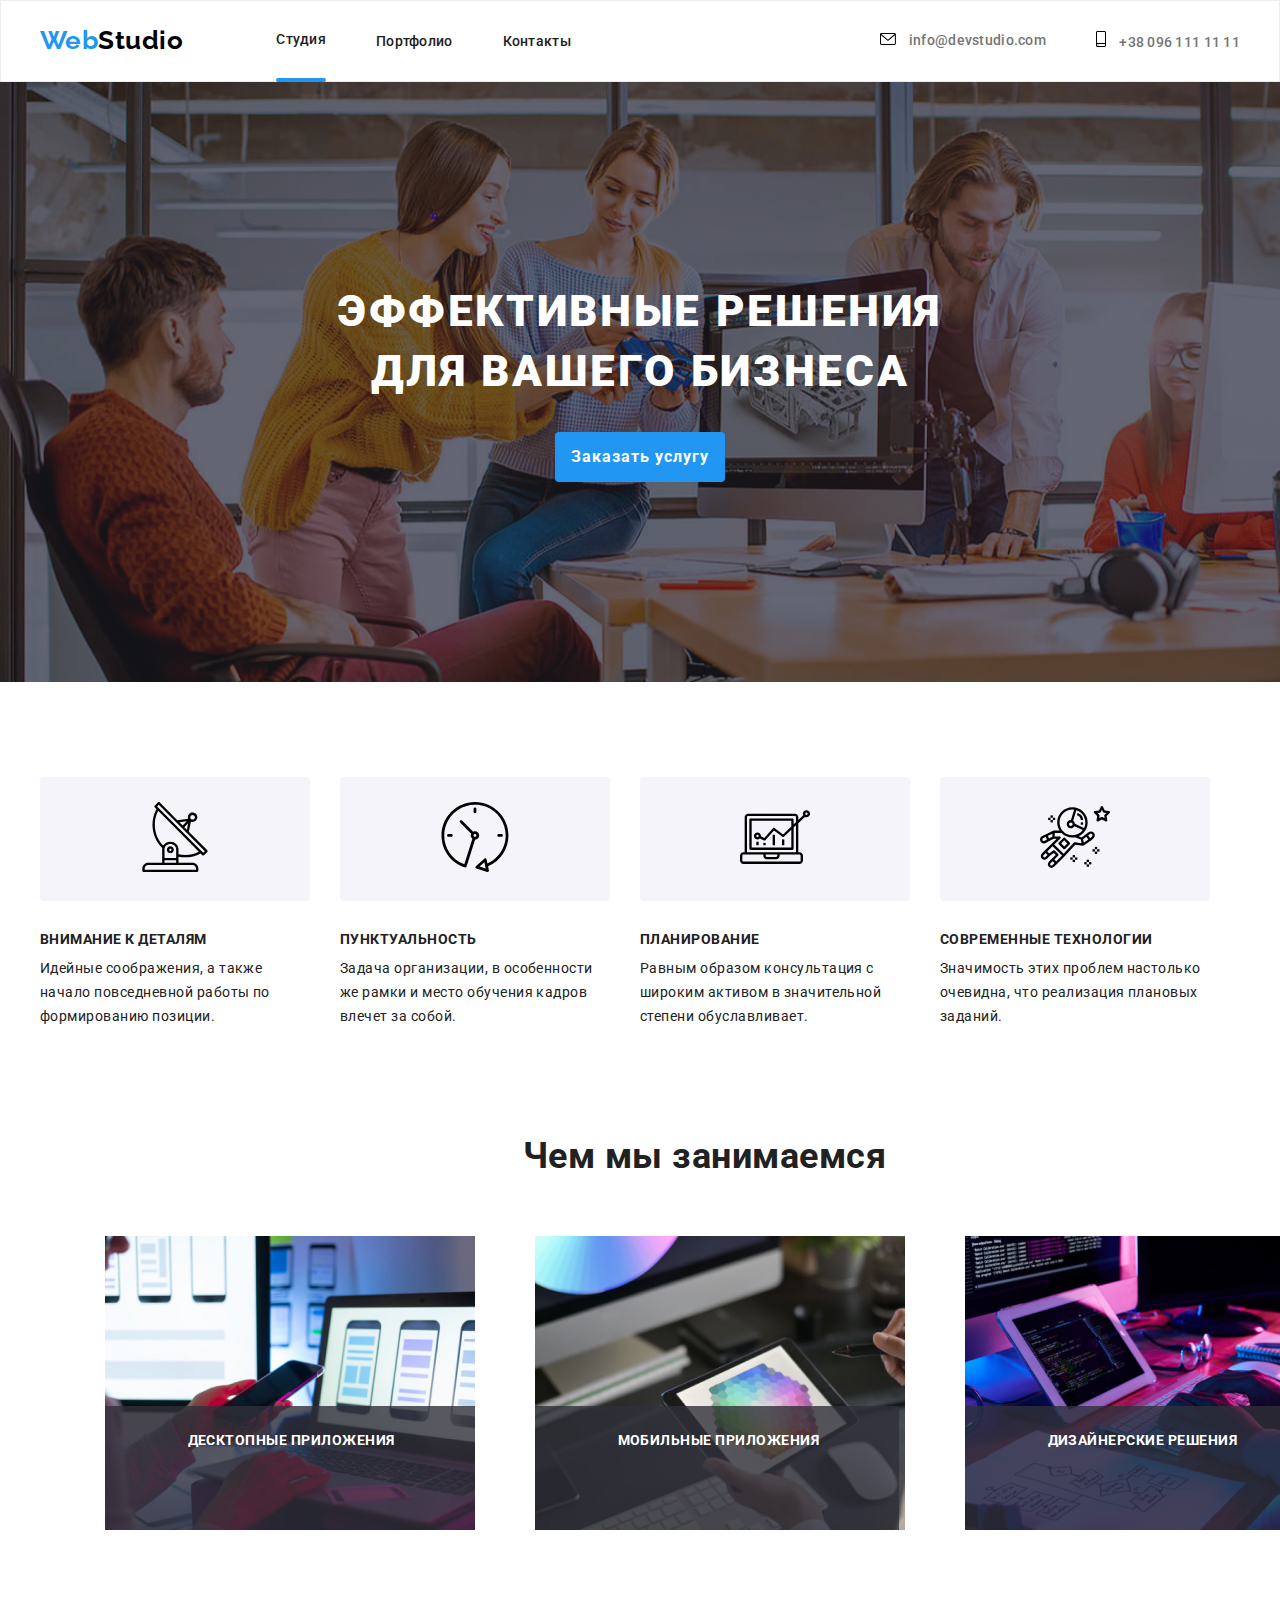
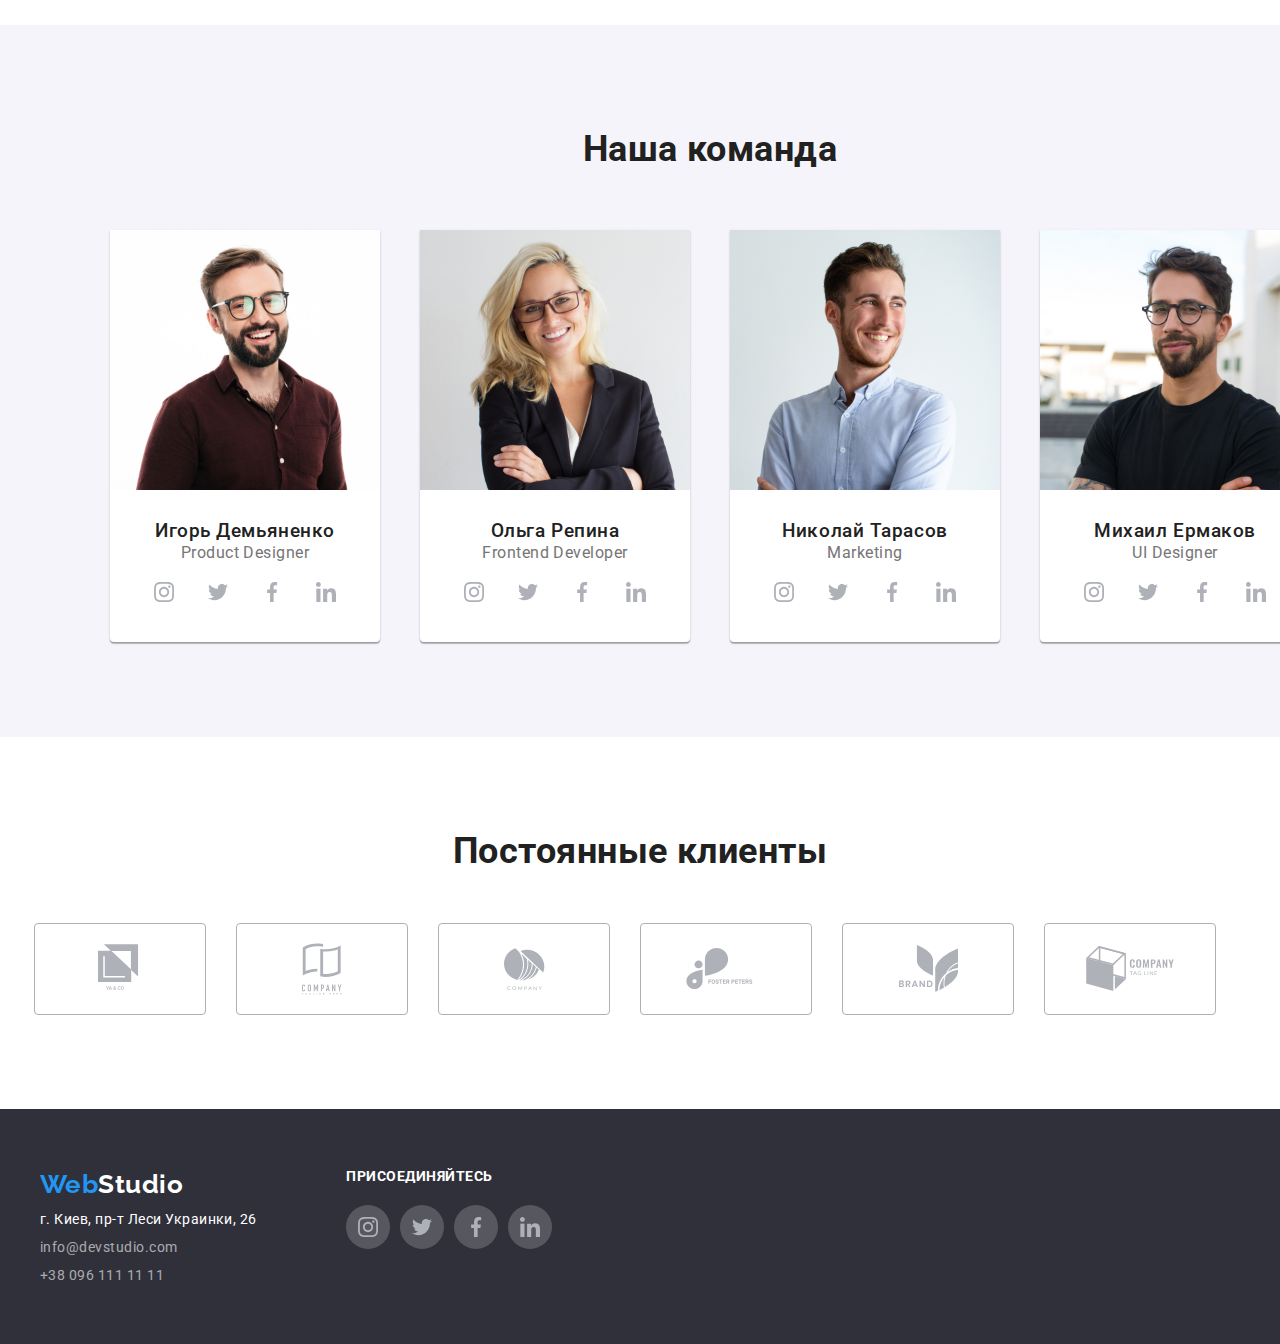
==== index.html @ 744fe1b5 "копирует дз 5" ====
<!DOCTYPE html>
<html lang="ru">
    <head>
    <meta charset="UTF-8">
    <meta name="viewport" content="width=device-width, initial-scale=1.0">
    <title> WebStudio </title>
    <link rel="stylesheet" href="https://cdnjs.cloudflare.com/ajax/libs/modern-normalize/1.0.0/modern-normalize.min.css"
    integrity="sha512-ISS7cAi1PEhQ8jnbJpJZMd29NlhNj4AWYyLOSp2CE/CsHxTCu+r+t0D2yoJudVrd0/8fTVPUVDzY5Tvli75u/g=="
    crossorigin="anonymous" />
    <link rel="preconnect" href="https://fonts.gstatic.com">
    <link rel="preconnect" href="https://fonts.gstatic.com">
    <link href="https://fonts.googleapis.com/css2?family=Raleway:wght@700&family=Roboto:wght@400;700;900&display=swap"
        rel="stylesheet">
    <link rel="stylesheet" href="./css/styles.css" />
    </head>
    <body class="body">

    <!--HEADER-->
        <header class="header">
            <div class="container">
                <nav class="container-nav" >
                <a lang="en" href="./index.html" class="logo"> <span class="logo-web">Web</span>Studio</a>
                <ul class="nav-list">
                    <li class="item"> <a class="nav-links current " href="./index.html"> Студия </a> </li>
                    <li class="item"> <a class="nav-links " href="./portfolio.html"> Портфолио </a> </li>
                    <li class="item"> <a class="nav-links " href=""> Контакты </a> </li>
                </ul>
                </nav>
                <ul class="cont-link list" >
                    <li class="item-cont">
                          <a class="contacts-link" href="mailto:info@devstudio.com">
                            <svg class="contacts-icon-mail">
                                <use href="./images/sprite.svg#icon-envelope">

                                </use>
                            </svg>    
                        info@devstudio.com </a>
                    </li>
                    <li class="item-cont">
                          <a class="contacts-link" href="tel:+380961111111">
                            <svg class="contacts-icon-phone">
                                <use href="./images/sprite.svg#icon-smartphone">
                            
                                </use>
                            </svg>
                     +38 096 111 11 11 </a>
                    </li>
                </ul>
           
            </div>
        </header>
 
    <!--HERO-->
        <main>
        <section class="hero-section">
            
            <div class="hero-container">
                <h1 class="hero-title">
                    Эффективные решения для вашего бизнеса</h1> 
                <button class="hero-button" type="button">Заказать услугу</button>
            </div>
        </section>

    <!--DETAILS-->
        <section class="details-section" >
            <div class="container">
                <ul class="opportunoties-icon-list">
                    <li class="list-item-icon">
                        <svg class="opportunities-icon">
                            <use href="./images/sprite.svg#antenna"></use>
                        </svg>
                    </li>
                    <li class="list-item-icon">
                        <svg class="opportunities-icon">
                            <use href="./images/sprite.svg#clock"></use>
                        </svg>
                    </li>
                    <li class="list-item-icon">
                        <svg class="opportunities-icon">
                            <use href="./images/sprite.svg#diagram"></use>
                        </svg>
                    </li>
                    <li class="list-item-icon">
                        <svg class="opportunities-icon">
                            <use href="./images/sprite.svg#astronaut"></use>
                        </svg>
                    </li>
                </ul>
            </div>
            <div class="container"> 
                <ul class="details">
                    <li class="details-list"><h2 class="details-list-titles">Внимание к деталям</h2><p class="description">Идейные соображения,
                     а также начало повседневной работы по формированию
                      позиции.</p></li>
                    <li class="details-list"><h2 class="details-list-titles">Пунктуальность</h2><p class="description">Задача организации, в особенности
                     же рамки и место обучения кадров влечет за собой.</p></li>
                    <li class="details-list"><h2 class="details-list-titles">Планирование</h2><p class="description">Равным образом консультация с широким 
                    активом в значительной степени обуславливает.</p></li>
                    <li class="details-list"><h2 class="details-list-titles">Современные технологии</h2><p class="description">Значимость этих проблем
                     настолько очевидна, что реализация плановых заданий.</p></li>
                </ul>
            </div>
           
        </section>

       <!-- Whot we do-->
       <section class="whotwedo-section">
            <div class="container"><h2 class="imeges-title">Чем мы занимаемся</h2>
                <ul class="imeges-list">
                    <li class="whotwedo-item"> 
                        <div class="whotwedo-overlay">
                            <img src="./images/img-2.png" alt="#" width="370" height="294">
                            <p class="whotwedo-overlay-text">Десктопные приложения</p>
                        </div>
                    </li>
                    <li class="whotwedo-item"> 
                        <div class="whotwedo-overlay">
                            <img src="./images/img-3.png" alt="#" width="370" height="294">
                            <p class="whotwedo-overlay-text">Мобильные приложения</p>
                        </div>
                    </li>
                    <li class="whotwedo-item"> 
                        <div class="whotwedo-overlay">
                            <img src="./images/img-1.png" alt="#" width="370" height="294">
                            <p class="whotwedo-overlay-text">Дизайнерские решения</p>
                        </div>
                    </li>
                </ul>
            </div>
       </section> 

       <!-- Team -->
            <section class="our-team">
                <div class="container"><h2 class="our-team-title">Наша команда</h2>
                <ul class="our-team-list">
                    <li class="our-team-list-card"> <img src="./images/igor.jpg" alt="" width="270" height="260">
                        <h3 class="name">Игорь Демьяненко</h3>
                        <p class="name-position">Product Designer</p>
                            <ul class="social-list">
                                <li class="social-list-item">
                                    <a href="" class="social-list-link">
                                        <svg class="social-list-icon">
                                            <use href="./images/sprite.svg#instagram"></use>
                                        </svg>
                                    </a>
                                </li>
                                <li class="social-list-item">
                                    <a href="" class="social-list-link">
                                        <svg class="social-list-icon">
                                            <use href="./images/sprite.svg#twitter"></use>
                                        </svg>
                                    </a>
                                </li>
                                <li class="social-list-item">
                                    <a href="" class="social-list-link">
                                        <svg class="social-list-icon">
                                            <use href="./images/sprite.svg#facebook"></use>
                                        </svg>
                                    </a>
                                </li>
                                <li class="social-list-item">
                                    <a href="" class="social-list-link">
                                        <svg class="social-list-icon">
                                            <use href="./images/sprite.svg#linkedin"></use>
                                        </svg>
                                    </a>
                                </li>
                            </ul>
                    </li>
                    <li class="our-team-list-card"> <img src="./images/olga.jpg" alt="" width="270" height="260">
                        <h3 class="name">Ольга Репина</h3>
                        <p class="name-position">Frontend Developer</p>
                            <ul class="social-list">
                                <li class="social-list-item">
                                    <a href="" class="social-list-link">
                                        <svg class="social-list-icon">
                                            <use href="./images/sprite.svg#instagram"></use>
                                        </svg>
                                    </a>
                                </li>
                                <li class="social-list-item">
                                    <a href="" class="social-list-link">
                                        <svg class="social-list-icon">
                                            <use href="./images/sprite.svg#twitter"></use>
                                        </svg>
                                    </a>
                                </li>
                                <li class="social-list-item">
                                    <a href="" class="social-list-link">
                                        <svg class="social-list-icon">
                                            <use href="./images/sprite.svg#facebook"></use>
                                        </svg>
                                    </a>
                                </li>
                                <li class="social-list-item">
                                    <a href="" class="social-list-link">
                                        <svg class="social-list-icon">
                                            <use href="./images/sprite.svg#linkedin"></use>
                                        </svg>
                                    </a>
                                </li>
                            </ul>
                            
                    </li>
                    <li class="our-team-list-card"> <img src="./images/nikolai.jpg" alt="" width="270" height="260">
                        <h3 class="name">Николай Тарасов</h3>
                        <p class="name-position">Marketing</p>
                            <ul class="social-list">
                                <li class="social-list-item">
                                    <a href="" class="social-list-link">
                                        <svg class="social-list-icon">
                                            <use href="./images/sprite.svg#instagram"></use>
                                        </svg>
                                    </a>
                                </li>
                                <li class="social-list-item">
                                    <a href="" class="social-list-link">
                                        <svg class="social-list-icon">
                                            <use href="./images/sprite.svg#twitter"></use>
                                        </svg>
                                    </a>
                                </li>
                                <li class="social-list-item">
                                    <a href="" class="social-list-link">
                                        <svg class="social-list-icon">
                                            <use href="./images/sprite.svg#facebook"></use>
                                        </svg>
                                    </a>
                                </li>
                                <li class="social-list-item">
                                    <a href="" class="social-list-link">
                                        <svg class="social-list-icon">
                                            <use href="./images/sprite.svg#linkedin"></use>
                                        </svg>
                                    </a>
                                </li>
                            </ul>
                    </li>
                    <li class="our-team-list-card"> <img src="./images/mikhail.jpg" alt="" width="270" height="260">
                        <h3 class="name">Михаил Ермаков</h3>
                        <p class="name-position">UI Designer</p>
                            <ul class="social-list">
                                <li class="social-list-item">
                                    <a href="" class="social-list-link">
                                        <svg class="social-list-icon">
                                            <use href="./images/sprite.svg#instagram"></use>
                                        </svg>
                                    </a>
                                </li>
                                <li class="social-list-item">
                                    <a href="" class="social-list-link">
                                        <svg class="social-list-icon">
                                            <use href="./images/sprite.svg#twitter"></use>
                                        </svg>
                                    </a>
                                </li>
                                <li class="social-list-item">
                                    <a href="" class="social-list-link">
                                        <svg class="social-list-icon">
                                            <use href="./images/sprite.svg#facebook"></use>
                                        </svg>
                                    </a>
                                </li>
                                <li class="social-list-item">
                                    <a href="" class="social-list-link">
                                        <svg class="social-list-icon">
                                            <use href="./images/sprite.svg#linkedin"></use>
                                        </svg>
                                    </a>
                                </li>
                            </ul>
                    </li>
                </ul>
                </div>
          
            </section>

            <!--Client section--> 

            <section class="client-section">
                <div class="container">
                    <h2 class="client-title">Постоянные клиенты</h2>
                    <ul class="client-list">
                        <li>
                            <a href="#" class="client-link">
                                <svg class="client-icon logo-1">
                                    <use href="./images/sprite.svg#logo-1"></use>
                                </svg>
                            </a>
                        </li>
                        <li>
                            <a href="#" class="client-link">
                                <svg class="client-icon logo-2">
                                    <use href="./images/sprite.svg#logo-2"></use>
                                </svg>
                            </a>
                        </li>
                        <li>
                            <a href="#" class="client-link">
                                <svg class="client-icon logo-3">
                                    <use href="./images/sprite.svg#logo-3"></use>
                                </svg>
                            </a>
                        </li>
                        <li>
                            <a href="#" class="client-link ">
                                <svg class="client-icon logo-4">
                                    <use href="./images/sprite.svg#logo-4"></use>
                                </svg>
                            </a>
                        </li>
                        <li>
                            <a href="#" class="client-link">
                                <svg class="client-icon logo-5">
                                    <use href="./images/sprite.svg#logo-5"></use>
                                </svg>
                            </a>
                        </li>
                        <li>
                            <a href="#" class="client-link">
                                <svg class="client-icon  logo-6">
                                    <use href="./images/sprite.svg#logo-6"></use>
                                </svg>
                            </a>
                        </li>
                    </ul>
                </div>
            </section>
        </main>
        

       <!--Footer-->
        <footer class="footer"> 
        <div class="footer-container">  
            <div class="address-container">
                <a lang="en" href="./index.html" class="logo">
                    <span class="logo-web">Web</span>Studio</a>
                
                <address>
                    <ul class="address">
                        <li class="footer-navigation-list-item"> <a class="address-color"
                                href="https://www.google.com/maps/place/%D0%B1%D1%83%D0%BB.+%D0%9B%D0%B5%D1%81%D0%B8+%D0%A3%D0%BA%D1%80%D0%B0%D0%B8%D0%BD%D0%BA%D0%B8,+26,+%D0%9A%D0%B8%D0%B5%D0%B2,+02000/@50.4265841,30.5361971,17z/data=!3m1!4b1!4m5!3m4!1s0x40d4cf0e033ecbe9:0x57a4dffefec77da0!8m2!3d50.4265807!4d30.5383858">
                                г. Киев, пр-т Леси Украинки, 26 </a> </li>
                        <li class="footer-navigation-list-item"> <a href="mailto:info@devstudio.com">
                                info@devstudio.com </a> </li>
                        <li class="footer-navigation-list-item"> <a href="tel:+380961111111">
                                +38 096 111 11 11 </a> </li>
                    </ul>
                </address>
            </div> 
             
            <div class="join-us">
                <h3 class="footer-title">
                    присоединяйтесь
                </h3>
                <ul class="social-list-footer">
                    <li class="footer-social-item">
                        <a href="" class="footer-social-link">
                            <svg class="social-list-icon">
                                <use href="./images/sprite.svg#instagram"></use>
                            </svg>
                        </a>
                    </li>
                    <li class="footer-social-item">
                        <a href="" class="footer-social-link">
                            <svg class="social-list-icon">
                                <use href="./images/sprite.svg#twitter"></use>
                            </svg>
                        </a>
                    </li>
                    <li class="footer-social-item">
                        <a href="" class="footer-social-link">
                            <svg class="social-list-icon">
                                <use href="./images/sprite.svg#facebook"></use>
                            </svg>
                        </a>
                    </li>
                    <li class="footer-social-item">
                        <a href="" class="footer-social-link">
                            <svg class="social-list-icon">
                                <use href="./images/sprite.svg#linkedin"></use>
                            </svg>
                        </a>
                    </li>
                </ul>
            </div>
        </div>
    
    
        </footer>
        
    </body>

</html>
---- css/styles.css ----
body {
  margin: 0;
  color: var(--text-head-color);
  font-family: "Roboto", sans-serif;
  font-style: normal;
  letter-spacing: 0.03em;
}

h1,
h2,
h3,
h4,
h5,
h6,
p {
  margin: 0px;
}

ul {
  list-style-type: none;
  margin: 0px;
  padding: 0px;
}
link {
  font-style: none;
  text-decoration: none;
}
img {
  display: block;
  min-width: 100px;
}
a {
  text-decoration: none;
}
button {
  font-family: inherit;
}

:root {
  --text-font: "Roboto", sans-serif;
  --text-main-color: #757575;
  --icon-color: #afb1b8;
  --text-head-color: #212121;
  --accent-color: #2196f3;
  --white-color: #ffffff;
  --black-color: #000000;
  --contacts-color: rgba(255, 255, 255, 0.6);
  --background-main: #2f303a;
  --background-team: #f5f4fa;
  --border-work-examples: #eeeeee;
  --portfolio-border: #ececec;
}
.container {
  width: 1200px;
  margin: 0 auto;
  padding: 0px 15px;
}

/*======= HEADER ======*/
.header {
  display: flex;
  align-items: center;
  height: 80px;
  border: 1px solid #ececec;
}
.header .container {
  display: flex;
  align-items: center;
}
.container-nav {
  display: flex;
  align-items: center;
}
.nav-list {
  display: flex;
  align-items: center;
}

.nav-list .item:not(:last-child) {
  margin-right: 50px;
}
.cont-link {
  display: flex;
  margin-left: auto;
  align-items: center;
}

.cont-link .item-cont:not(:first-child) {
  margin-left: 50px;
}

.logo {
  margin-right: 93px;
  font-family: Raleway;
  font-weight: 700;
  font-size: 26px;
  line-height: 1.2;
  color: #000000;
}

.logo-web {
  color: var(--accent-color);
}
.current::after {
  content: "";
  position: relative;
  display: block;
  bottom: -29px;
  left: 0px;
  height: 4px;
  border-radius: 2px;
  background-color: var(--accent-color);
}
.current {
  color: var(--accent-color);
}
.nav-links {
  font-weight: 500;
  font-size: 14px;
  line-height: 1.42;
  letter-spacing: 0.02em;
  color: #212121;
  transition: color 250ms cubic-bezier(0.4, 0, 0.2, 1);
}
.nav-links:focus,
.nav-links:hover {
  color: var(--accent-color);
}

.contacts-link {
  display: block;
  font-weight: 500;
  font-size: 14px;
  line-height: 1.14;
  letter-spacing: 0.02em;
  color: var(--text-main-color);
  transition: color 250ms cubic-bezier(0.4, 0, 0.2, 1);
}
.contacts-link:hover,
.contacts-link:focus {
  color: var(--accent-color);
}
.contacts-icon-mail {
  width: 16px;
  height: 12px;
  margin-right: 10px;
  transition: fill 250ms cubic-bezier(0.4, 0, 0.2, 1);
}
.contacts-icon-phone {
  width: 10px;
  height: 16px;
  margin-right: 10px;
  transition: fill 250ms cubic-bezier(0.4, 0, 0.2, 1);
}
.contacts-link:hover .contacts-icon-mail,
.contacts-link:focus .contacts-icon-mail {
  fill: var(--accent-color);
}
.contacts-link:hover .contacts-icon-phone,
.contacts-link:focus .contacts-icon-phone {
  fill: var(--accent-color);
}
/* ====== HERO ======= */

.hero-section {
  background-color: #2f303a;
  background-image: linear-gradient(
      rgba(47, 48, 58, 0.4),
      rgba(47, 48, 58, 0.4)
    ),
    url(../images/hero-bg.jpg);
  padding-top: 200px;
  padding-bottom: 200px;
  text-align: center;
}

.hero-container {
  max-width: 695px;
  margin-right: auto;
  margin-left: auto;
}

.hero-title {
  font-weight: 900;
  font-size: 44px;
  line-height: 1.36;
  letter-spacing: 0.06em;
  text-transform: uppercase;
  color: #ffffff;
  margin-bottom: 30px;
}
.hero-button {
  min-width: 170px;
  padding: 10px 15px;

  font-weight: bold;
  font-size: 16px;
  line-height: 1.875;
  border-radius: 4px;
  border: 0px;
  background-color: #2196f3;
  align-items: center;
  text-align: center;
  letter-spacing: 0.06em;
  color: #ffffff;
}

/* ======== Details ========*/
.opportunoties-icon-list {
  display: flex;
}
.list-item-icon {
  background: #f5f4fa;
  border-radius: 4px;
  padding: 25px 100px;
  margin-right: 30px;
  margin-bottom: 30px;
}
.opportunities-icon {
  width: 70px;
  height: 70px;
}
.details-section {
  padding-top: 95px;
  padding-bottom: 95px;
}

.details {
  display: flex;
  width: 1170px;
  height: 101px;
}

.details-list:not(:last-child) {
  margin-right: 30px;
}

.details-list {
  width: 270px;
}

.details-list-titles {
  margin-bottom: 10px;

  font-weight: bold;
  font-size: 14px;
  line-height: 1.143;
  text-transform: uppercase;
  color: #212121;
}

.description {
  font-weight: 400;
  font-size: 14px;
  line-height: 1.71;
}

/* ===== Whot we do===== */

.whotwedo-section {
  padding-bottom: 95px;
  margin: 0px 89.5px;
}
.imeges-title {
  font-weight: bold;
  font-size: 36px;
  line-height: 1.66;
  text-align: center;
  color: #212121;
  margin-bottom: 50px;
}

.imeges-list {
  display: flex;
}

.imeges-list :not(:last-child) {
  margin-right: 30px;
}
.whotwedo-overlay {
  position: relative;
}
.whotwedo-overlay-text {
  padding: 27px 80px 27px 83px;
  position: absolute;
  bottom: 0px;
  left: 0px;
  max-width: 100%;
  height: 70px;
  background: rgba(47, 48, 58, 0.8);
  color: var(--white-color);
  font-weight: 700;
  font-size: 14px;
  line-height: 1.14;
  text-align: center;
  text-transform: uppercase;
}
/* -- Team -- */

.our-team {
  padding: 95px;
  background-color: #f5f4fa;
}
.our-team-title {
  font-weight: bold;
  font-size: 36px;
  line-height: 1.66;
  text-align: center;
  color: #212121;
  margin-bottom: 50px;
}

.our-team-list {
  display: flex;
  justify-content: space-between;
  margin-top: 50px;
}
.our-team-list > li:not(:last-child) {
  margin-right: 30px;
}

.our-team-list-card {
  display: flex;
  flex-direction: column;
  width: 270px;
  height: 412px;
  border-radius: 0px 0px 4px 4px;
  background: #ffffff;
  box-shadow: 0px 1px 3px rgba(0, 0, 0, 0.12), 0px 1px 1px rgba(0, 0, 0, 0.14),
    0px 2px 1px rgba(0, 0, 0, 0.2);
}

.our-team-list-card > img {
  width: 100%;
  height: 260px;
}

.name {
  margin: 30px auto 10px auto;
  font-weight: 500;
  line-height: 1.187;
  letter-spacing: 0.03em;
  color: #212121;
}
.name-position {
  margin: 0 auto 0 auto;
  margin-bottom: 16px;
  font-size: 16px;
  line-height: 1.187px;
  text-align: center;
  color: #757575;
}

.social-list {
  display: flex;
  justify-content: space-between;
  padding-left: 32px;
  padding-right: 32px;
  padding-bottom: 30px;
}

.social-list-icon {
  width: 20px;
  height: 20px;
  fill: var(--icon-color);
  transition: fill 250ms cubic-bezier(0.4, 0, 0.2, 1);
}

.social-list-link {
  display: flex;
  justify-content: center;
  align-items: center;
  width: 44px;
  height: 44px;
  border-radius: 50%;
  background-color: #ffffff;
  transition: background-color 250ms cubic-bezier(0.4, 0, 0.2, 1);
}
.social-list-link:hover,
.social-list-link:focus {
  background-color: var(--accent-color);
}
.social-list-link:hover .social-list-icon,
.social-list-link:focus .social-list-icon {
  fill: #ffffff;
}

/* ---Client section--- */
.client-section {
  padding-top: 94px;
  padding-bottom: 94px;
}
.client-title {
  margin-top: 0px;
  margin-bottom: 50px;
  font-weight: 700;
  font-size: 36px;
  line-height: 1.16;
  text-align: center;
}

.client-list {
  display: flex;
  justify-content: center;
}
.client-link {
  display: flex;
  justify-content: center;
  align-items: center;
  width: 170px;
  height: 90px;
  margin-right: 30px;
  cursor: pointer;
  border: 1px solid var(--icon-color);
  fill: var(--icon-color);
  border-radius: 4px;
  transition: fill 250ms cubic-bezier(0.4, 0, 0.2, 1),
    border 250ms cubic-bezier(0.4, 0, 0.2, 1);
}
.client-link:hover,
.client-link:focus {
  fill: var(--accent-color);
  border: 1px solid var(--accent-color);
}

.client-link:last-child {
  margin-left: 0px;
}
.logo-1 {
  width: 44.27px;
  height: 49.23px;
}
.logo-2 {
  width: 40px;
  height: 52px;
}
.logo-3 {
  width: 41px;
  height: 46.6px;
}
.logo-4 {
  width: 79.66px;
  height: 42.02px;
}
.logo-5 {
  width: 59px;
  height: 47px;
}
.logo-6 {
  width: 88.48px;
  height: 45.44px;
}

/*  --Footer--  */

.footer {
  padding: 60px 0;
  background-color: #2f303a;
}
.footer-container {
  width: 1200px;
  padding-right: 15px;
  padding-left: 15px;
  margin-left: auto;
  margin-right: auto;
}
.address-container {
  margin-right: 70px;
}

.footer .footer-container {
  display: flex;
}
.footer-container {
  display: flex;
}
.footer-title {
  margin-top: 0px;
  margin-bottom: 20px;
  color: var(--secondary-text-color);
  font-weight: 700;
  font-size: 14px;
  line-height: 1.14;
  text-transform: uppercase;
}
.join-us {
  font-weight: 900;
  font-size: 14px;
  line-height: 1.142;
  text-transform: uppercase;
  color: #ffffff;
}
.footer-social-item {
  display: flex;
  justify-content: center;
  align-items: center;
  width: 44px;
  height: 44px;
  border-radius: 50%;
  cursor: pointer;
  fill: var(--icon-color);
  background: rgba(255, 255, 255, 0.1);
  transition: 250ms cubic-bezier(0.4, 0, 0.2, 1);
}
.footer-social-item:hover .social-list-icon,
.footer-social-item:focus .social-list-icon {
  fill: #ffffff;
}
.footer-social-link {
  display: flex;
  justify-content: center;
  align-items: center;
  width: 44px;
  height: 44px;
  border-radius: 50%;
  cursor: pointer;
  background: rgba(255, 255, 255, 0.1);

  transition: background-color 250ms cubic-bezier(0.4, 0, 0.2, 1);
}
.footer-social-link:hover,
.footer-social-link:focus {
  background-color: var(--accent-color);
}

.social-list-footer {
  display: flex;
  align-items: baseline;
}
.footer-social-item {
  margin-right: 10px;
}

.footer .logo {
  color: #ffffff;
}

.address > li > a {
  font-style: normal;
  font-weight: normal;
  font-size: 14px;
  line-height: 1.5px;
  color: rgba(255, 255, 255, 0.6);
}
.address > li:first-of-type > a {
  color: #ffffff;
}

.footer-navigation-list-item {
  margin-top: 9px;
}

/*======PORTFOLIO========*/
.portfolio-section {
  padding-top: 77px;
  padding-bottom: 94px;
}
.portfolio-buttons {
  display: flex;
  justify-content: center;
  margin-bottom: 50px;
}

.button {
  display: inline-block;
  background-color: var(--background-team);
  font-weight: 500;
  font-size: 16px;
  line-height: 1.62;
  text-align: center;
  border: 0px;
  border-radius: 4px;
  padding: 6px 22px;
  margin-left: 8px;
  transition: transform 250ms cubic-bezier(0.4, 0, 0.2, 1);
}
.portfolio-card {
  display: flex;
  flex-wrap: wrap;
}
.project-card-link {
  display: block;
}
.project {
  width: 370px;
  border: 1px solid var(--border-work-examples);
  margin-right: 30px;
  margin-bottom: 30px;
}
.project:nth-child(3n) {
  margin-right: 0px;
}
.card-text {
  padding: 20px 24px;
}
.portfolio-image-title {
  margin-bottom: 4px;
  color: var(--text-head-color);
  font-weight: 700;
  font-size: 18px;
  line-height: 2;
  letter-spacing: 0.06em;
}
.image-description {
  margin-top: 0px;
  color: var(--text-main-color);
  font-weight: 400;
  font-size: 16px;
  line-height: 1.87;
}
.overlay-text-container {
  position: relative;
  overflow: hidden;
}

.overlay {
  position: absolute;
  left: 0;
  top: 0;
  width: 100%;
  height: 100%;
  color: #ffffff;
  font-style: normal;
  font-weight: normal;
  font-size: 18px;
  line-height: 1.56;
  background-color: rgb(33, 150, 243, 0.9);
  padding: 24px;
  transform: translateY(100%);
  transition: transform 250ms linear;
}
.project-card-link:hover .overlay,
.project-card-link:focus .overlay {
  transform: translateY(0%);
}
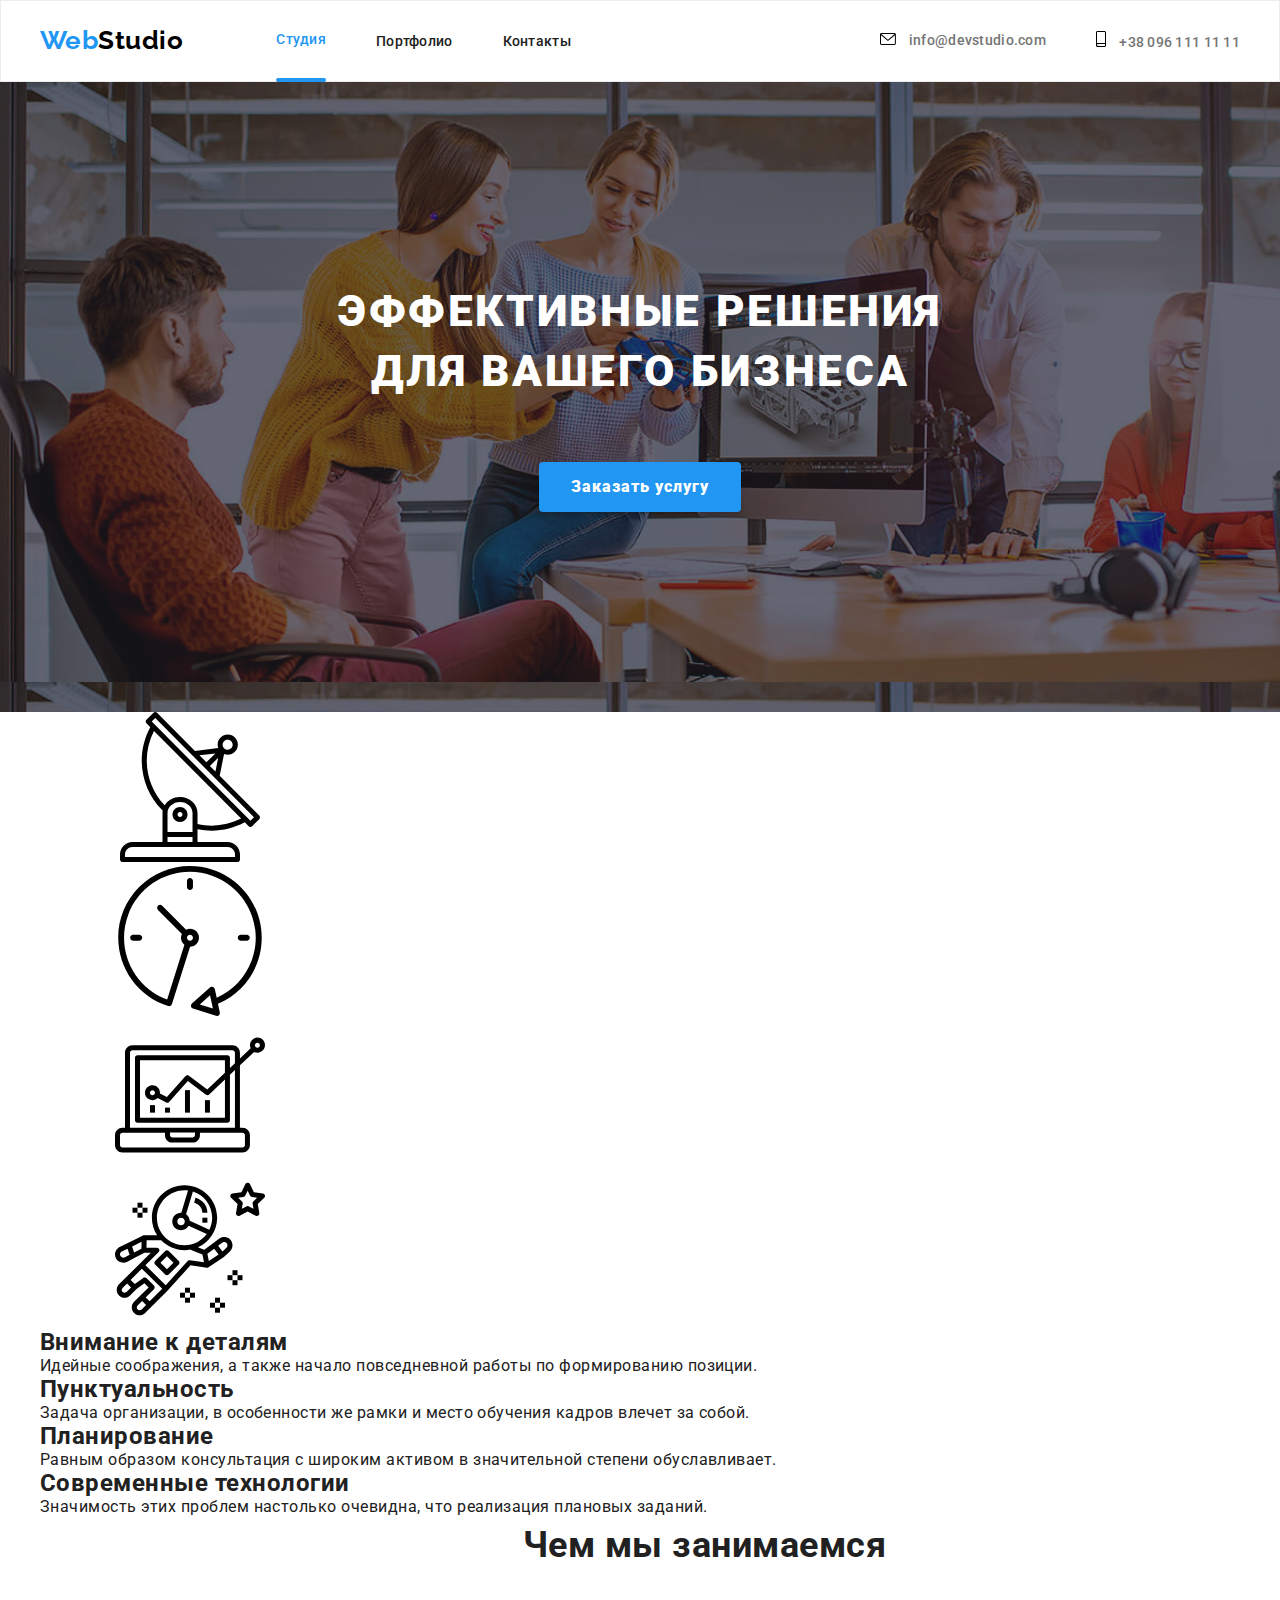
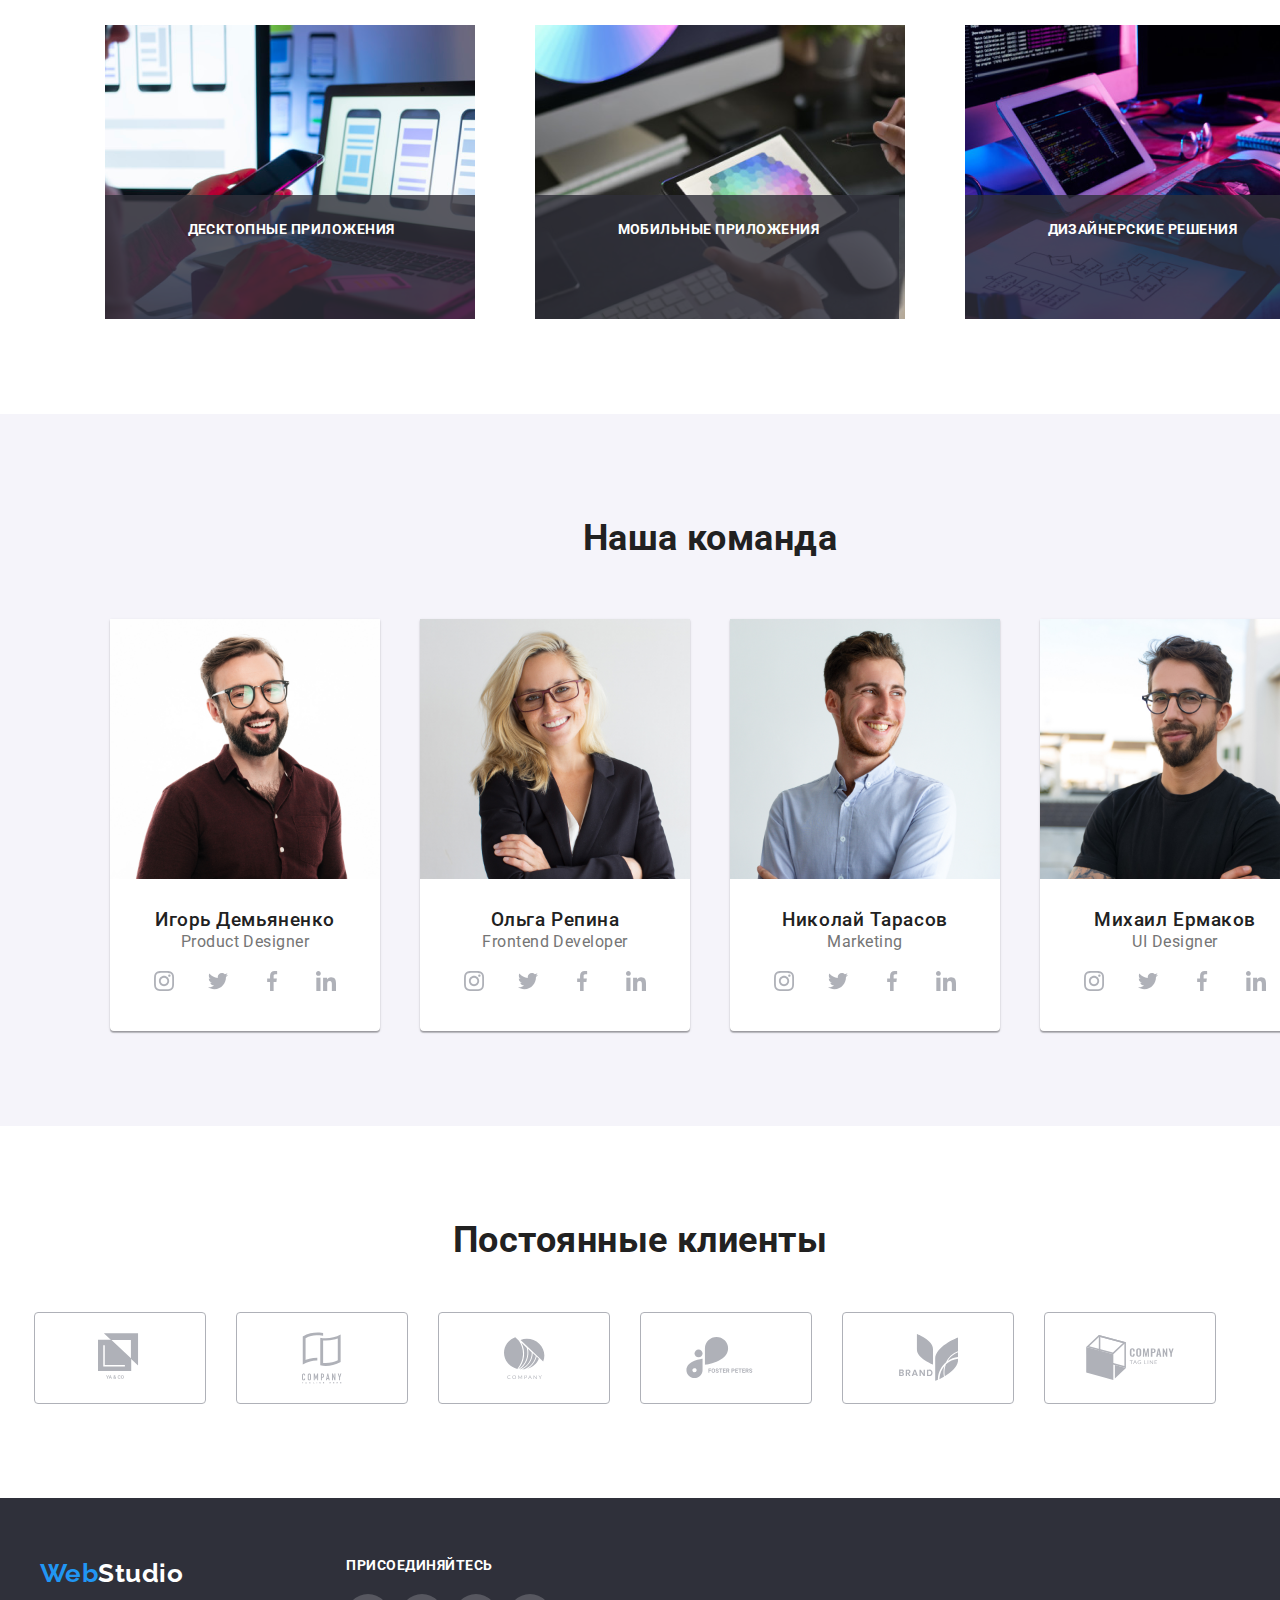
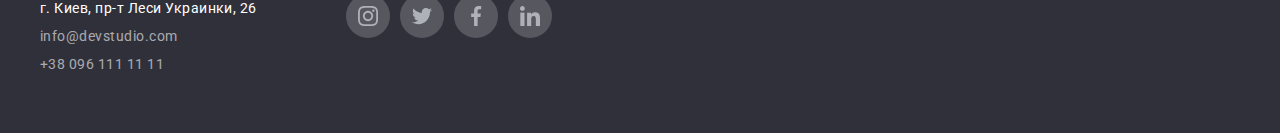
==== commit 8bb5565c: "добавляет форму в hero" ====
--- a/index.html
+++ b/index.html
@@ -57,7 +57,7 @@
             <div class="hero-container">
                 <h1 class="hero-title">
                     Эффективные решения для вашего бизнеса</h1> 
-                <button class="hero-button" type="button">Заказать услугу</button>
+                <button type="button" class="hero-button"  data-modal-open>Заказать услугу</button>
             </div>
         </section>
 
@@ -388,6 +388,60 @@
     
     
         </footer>
+
+        <div class="backdrop is-hidden" data-modal>
+            <div class="modal">
+                <button type="button" class="modal-close-button" data-modal-close>
+                    <svg class="close-button-svg">
+                        <use href="./icons/sprite-svg.svg#icon-close-btn"></use>
+                    </svg>
+                </button>
+                <form action="#" class="main-form">
+                    <b class="modal-form-action-call">Оставьте свои данные, мы вам перезвоним</b>
+                    <label class="modal-form-input-label">
+                        <span class="modal-input-hint">Имя</span>
+        
+                        <span class="modal-form-input-wrapper">
+                            <input type="text" required name="user-name" class="modal-form-input" />
+        
+                            <svg width="12" height="12" class="modal-form-icon">
+                                <use href="./icons/sprite-svg.svg#icon-identity"></use>
+                            </svg>
+                        </span>
+                    </label>
+        
+                    <label class="modal-form-input-label"><span class="modal-input-hint">Телефон</span>
+                        <span class="modal-form-input-wrapper">
+                            <input type="tel" required name="phoner-number" class="modal-form-input" />
+                            <svg width="13" height="13" class="modal-form-icon">
+                                <use href="./icons/sprite-svg.svg#icon-phone"></use>
+                            </svg>
+                        </span>
+                    </label>
+        
+                    <label class="modal-form-input-label"><span class="modal-input-hint">Почта</span>
+                        <span class="modal-form-input-wrapper">
+                            <input type="email" required name="user-email" class="modal-form-input" />
+                            <svg width="15" height="12" class="modal-form-icon">
+                                <use href="./icons/sprite-svg.svg#icon-envelope"></use>
+                            </svg></span>
+                    </label>
+        
+                    <label class="modal-form-modal-label">
+                        <span class="modal-input-hint">Комментарий</span>
+                        <textarea name="user-message" class="comment-field" placeholder="Введите текст"></textarea>
+                    </label>
+                    <input type="checkbox" name="agreement-terms" id="agreement-terms"
+                        class="agreement-terms-checkbox visually-hidden" />
+                    <label for="agreement-terms" class="modal-form-agreements">Соглашаюсь с рассылкой и принимаю&nbsp;<a
+                            href="#" class="agreement-terms-link">Условия договора</a>
+                    </label>
+                    <button type="submit" class="modal-form-submit-btn">Отправить</button>
+                </form>
+            </div>
+        </div>
+        
+        <script src="./js/modal.js"></script>
         
     </body>
 
--- a/css/styles.css
+++ b/css/styles.css
@@ -111,7 +111,7 @@
   border-radius: 2px;
   background-color: var(--accent-color);
 }
-.current {
+.nav-links.current {
   color: var(--accent-color);
 }
 .nav-links {
@@ -190,69 +190,264 @@
   margin-bottom: 30px;
 }
 .hero-button {
-  min-width: 170px;
-  padding: 10px 15px;
-
-  font-weight: bold;
+  font-weight: 900;
+  padding: 10px 32px;
+  margin-top: 30px;
   font-size: 16px;
   line-height: 1.875;
-  border-radius: 4px;
-  border: 0px;
-  background-color: #2196f3;
-  align-items: center;
   text-align: center;
   letter-spacing: 0.06em;
   color: #ffffff;
-}
-
-/* ======== Details ========*/
-.opportunoties-icon-list {
-  display: flex;
-}
-.list-item-icon {
-  background: #f5f4fa;
+  border: none;
+  background-color: var(--accent-color);
+  box-shadow: 0px 4px 4px rgba(0, 0, 0, 0.15);
   border-radius: 4px;
-  padding: 25px 100px;
-  margin-right: 30px;
-  margin-bottom: 30px;
-}
-.opportunities-icon {
-  width: 70px;
-  height: 70px;
-}
-.details-section {
-  padding-top: 95px;
-  padding-bottom: 95px;
-}
-
-.details {
-  display: flex;
-  width: 1170px;
-  height: 101px;
-}
-
-.details-list:not(:last-child) {
-  margin-right: 30px;
-}
-
-.details-list {
-  width: 270px;
-}
-
-.details-list-titles {
-  margin-bottom: 10px;
-
-  font-weight: bold;
+  cursor: pointer;
+  transition: color 250ms cubic-bezier(0.4, 0, 0.2, 1);
+}
+.hero-button:hover,
+.hero-button:focus {
+  color: black;
+}
+.backdrop {
+  position: fixed;
+  top: 0;
+  left: 0;
+  width: 100%;
+  height: 100%;
+  background-color: rgba(0, 0, 0, 0.2);
+  transition: all 250ms cubic-bezier(0.4, 0, 0.2, 1);
+}
+
+.modal {
+  padding: 40px;
+  position: absolute;
+  left: 50%;
+  top: 50%;
+  transform: translate(-50%, -50%);
+  width: 528px;
+  height: 581px;
+  background: #ffffff;
+  box-shadow: 0px 1px 3px rgba(0, 0, 0, 0.12), 0px 1px 1px rgba(0, 0, 0, 0.14),
+    0px 2px 1px rgba(0, 0, 0, 0.2);
+  border-radius: 4px;
+}
+
+.close-button-svg {
+  width: 11px;
+  height: 11px;
+}
+
+.modal-close-button {
+  position: absolute;
+  top: 8px;
+  right: 8px;
+  width: 30px;
+  height: 30px;
+  background: #ffffff;
+  border: 1px solid rgba(0, 0, 0, 0.1);
+  box-sizing: border-box;
+  border-radius: 50%;
+  cursor: pointer;
+}
+
+.modal-close-button:hover,
+.modal-close-button:focus {
+  border-color: var(--accent-color);
+  transition: border-color 250ms cubic-bezier(0.4, 0, 0.2, 1);
+}
+
+.modal-close-button:hover .close-button-svg,
+.modal-close-button:focus .close-button-svg {
+  fill: var(--accent-color);
+  transition: fill 250ms cubic-bezier(0.4, 0, 0.2, 1);
+}
+
+.is-hidden {
+  opacity: 0;
+  visibility: hidden;
+  pointer-events: none;
+}
+
+.main-form {
+  display: flex;
+  flex-direction: column;
+}
+
+.modal-form-action-call {
+  margin-bottom: 12px;
+
+  font-weight: 900;
+  font-size: 20px;
+  line-height: 1.15;
+  text-align: center;
+  letter-spacing: 0.03em;
+
+  color: var(--mostly-used-color);
+}
+
+/* ____________________________________ */
+
+.modal-form-input-label {
+  margin-bottom: 4px;
+  font-weight: 400;
+  font-size: 12px;
+  line-height: 1.166;
+  letter-spacing: 0.01em;
+  color: var(--second-level-color);
+}
+
+.modal-input-hint {
+  display: block;
+  margin-bottom: 4px;
+  margin-top: 10px;
+
+  font-weight: 400;
+  font-size: 12px;
+  line-height: 1.166;
+  letter-spacing: 0.01em;
+  color: var(--second-level-color);
+}
+
+.modal-form-input-wrapper {
+  display: block;
+  position: relative;
+}
+
+.modal-form-input-wrapper:hover .modal-form-input {
+  border: 1px solid var(--accent-color);
+}
+
+.modal-form-input {
+  display: block;
+  width: 100%;
+  height: 40px;
+  padding-left: 42px;
+  border: 1px solid rgba(33, 33, 33, 0.2);
+  border-radius: 4px;
+  transition: border 250ms cubic-bezier(0.4, 0, 0.2, 1);
+}
+
+.modal-form-icon {
+  position: absolute;
+
+  top: 50%;
+  left: 15px;
+  fill: var(--mostly-used-color);
+  transform: translateY(-50%);
+  transition: fill 250ms cubic-bezier(0.4, 0, 0.2, 1);
+}
+
+.modal-form-icon:hover {
+  fill: var(--accent-color);
+}
+
+.modal-form-input:focus,
+.modal-form-input:hover {
+  border: 1px solid var(--accent-color);
+
+  border-radius: 4px;
+  outline: transparent;
+}
+
+.modal-form-input:focus + .modal-form-icon,
+.modal-form-input:hover + .modal-form-icon {
+  fill: var(--accent-color);
+}
+
+/* ____________________________________ */
+
+.comment-field {
+  resize: none;
+  display: block;
+  width: 100%;
+  height: 120px;
+  padding: 12px 16px;
+  margin-bottom: 20px;
+  border: 1px solid rgba(33, 33, 33, 0.2);
+  border-radius: 4px;
+  transition: border 250ms cubic-bezier(0.4, 0, 0.2, 1);
+}
+
+.comment-field::placeholder {
+  font-weight: 400;
   font-size: 14px;
   line-height: 1.143;
-  text-transform: uppercase;
-  color: #212121;
-}
-
-.description {
+  letter-spacing: 0.01em;
+
+  color: rgba(117, 117, 117, 0.5);
+}
+
+.comment-field:focus,
+.comment-field:hover {
+  border: 1px solid var(--accent-color);
+  box-sizing: border-box;
+  border-radius: 4px;
+  outline: transparent;
+  transition: all 250ms cubic-bezier(0.4, 0, 0.2, 1);
+}
+
+.modal-form-agreements {
+  display: flex;
+  align-items: center;
   font-weight: 400;
   font-size: 14px;
-  line-height: 1.71;
+  line-height: 1.714;
+  margin: 0 auto;
+  letter-spacing: 0.03em;
+  color: var(--second-level-color);
+}
+
+.modal-form-agreements::before {
+  display: inline-block;
+  content: "";
+  width: 16px;
+  height: 15px;
+  margin-right: 10px;
+  background-image: url(../icons/icon-checked.svg);
+}
+
+.agreement-terms-checkbox:checked + .modal-form-agreements::before {
+  background-image: url(../icons/position-checked.svg);
+
+  background-color: var(--accent-color);
+
+  background-repeat: no-repeat;
+  background-position: 50% 50%;
+  background-origin: border-box;
+  border-color: transparent;
+}
+
+.agreement-terms-checkbox:focus + .modal-form-agreements::before {
+  outline: 1px solid var(--accent-color);
+}
+
+.agreement-terms-link {
+  color: var(--accent-color);
+}
+
+.modal-form-submit-btn {
+  font-weight: 900;
+  font-size: 16px;
+  line-height: 1.875;
+  align-items: center;
+  text-align: center;
+  letter-spacing: 0.06em;
+  align-self: center;
+  padding: 10px 55px;
+  margin-top: 30px;
+  outline: transparent;
+  background-color: var(--accent-color);
+  box-shadow: 0px 4px 4px rgba(0, 0, 0, 0.15);
+  border-radius: 4px;
+  color: #ffffff;
+  cursor: pointer;
+  transition: background-color 250ms cubic-bezier(0.4, 0, 0.2, 1);
+}
+
+.modal-form-submit-btn:hover,
+.modal-form-submit-btn:focus {
+  background-color: #188ce8;
 }
 
 /* ===== Whot we do===== */
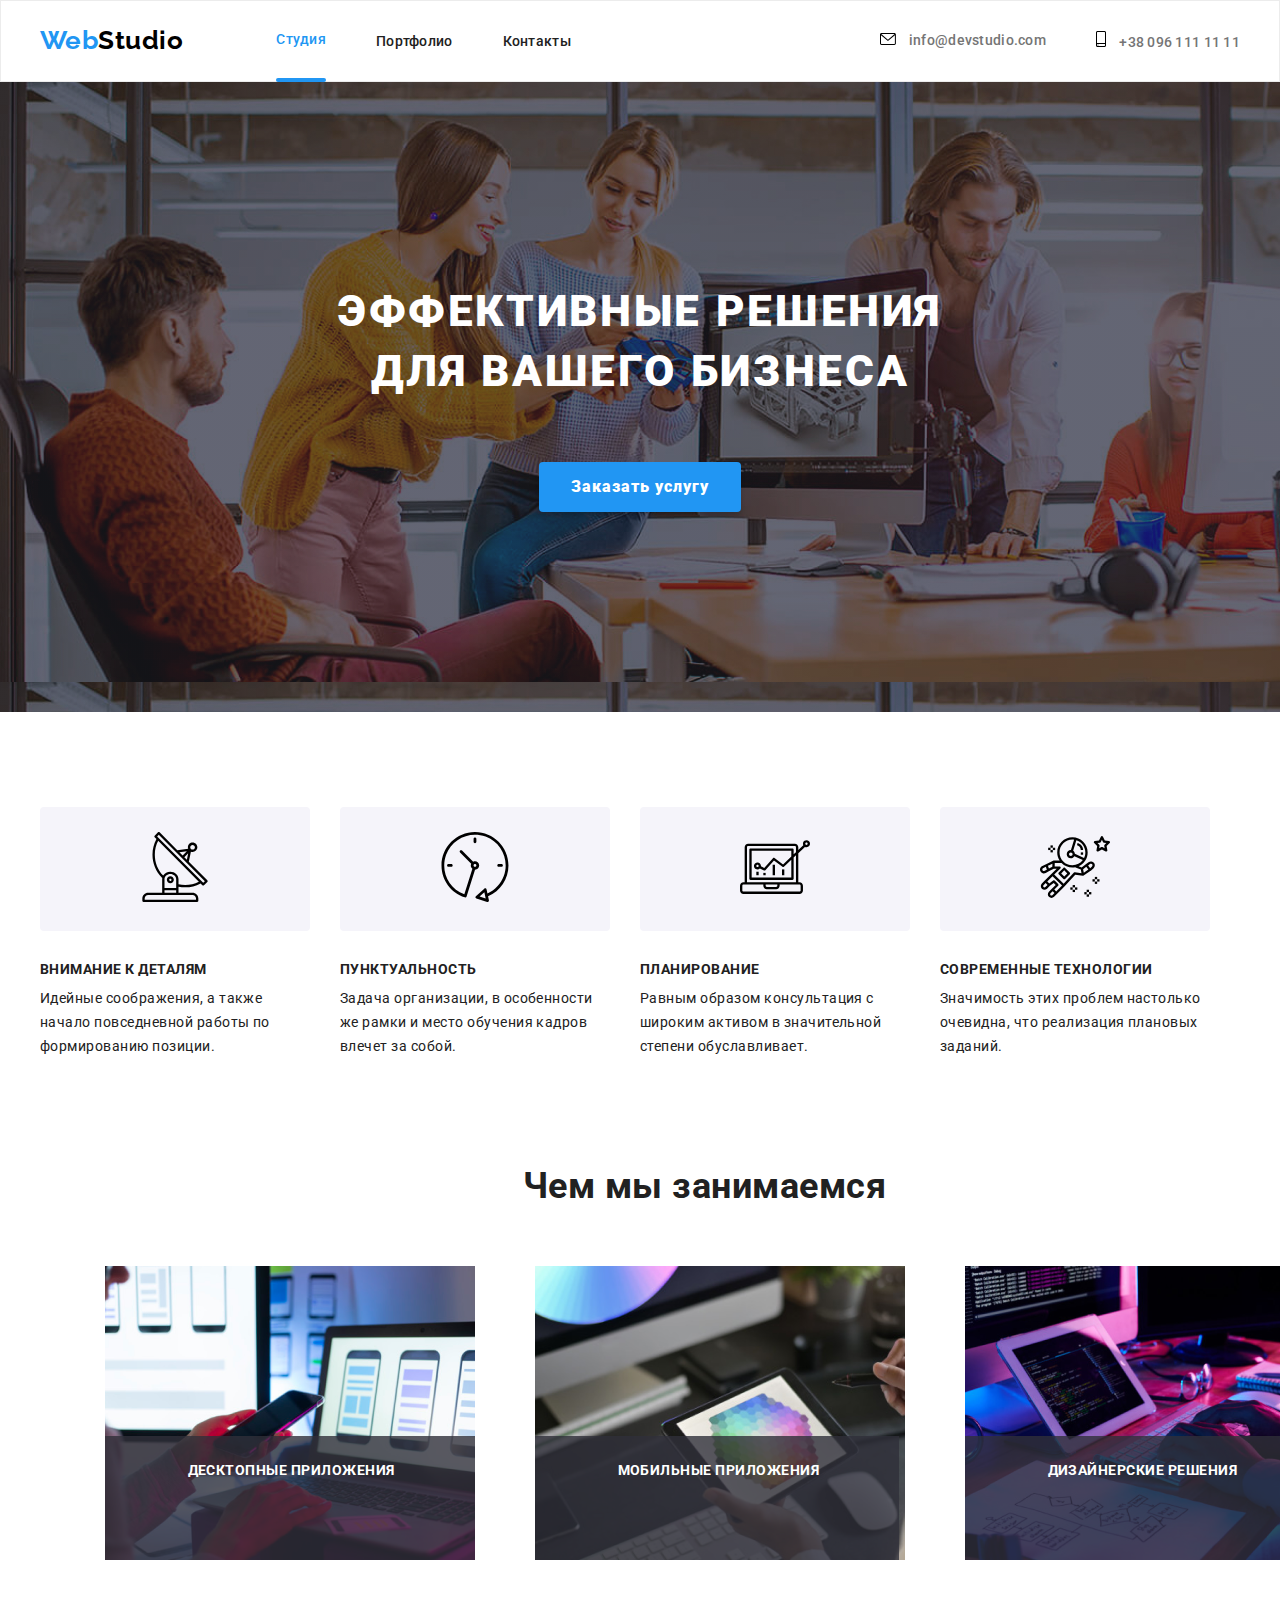
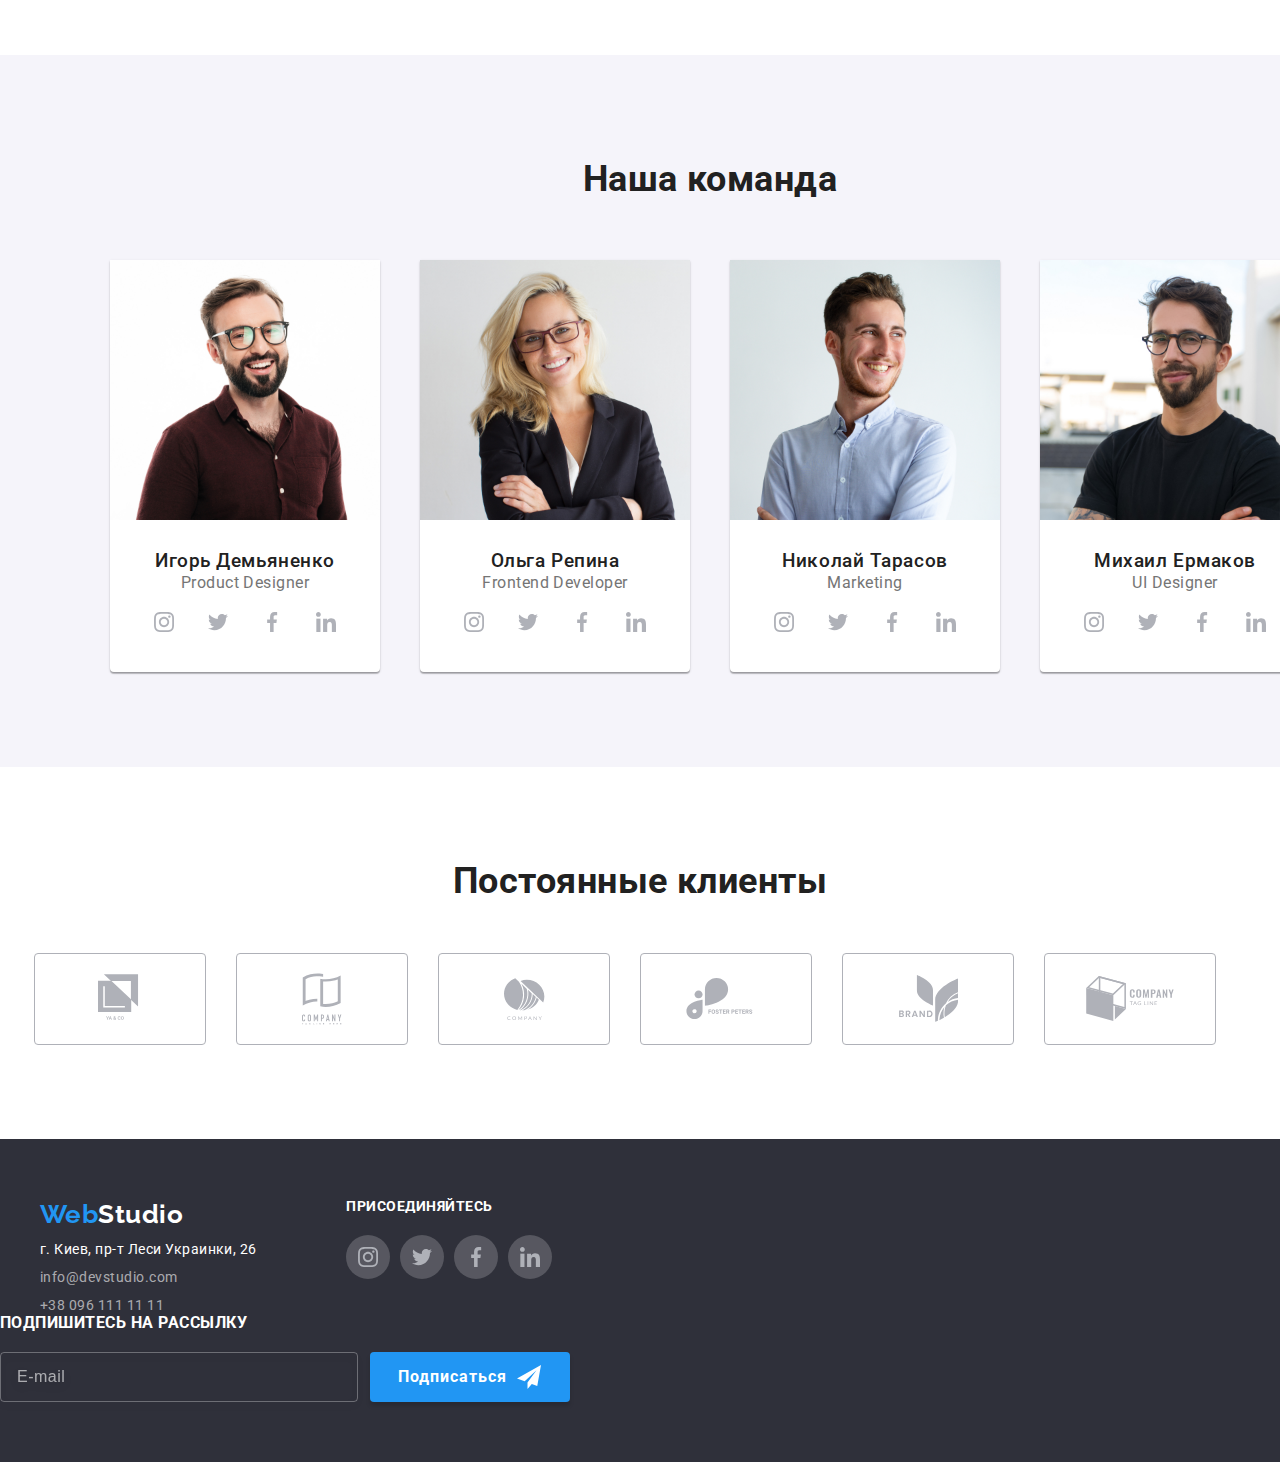
==== commit cb7fa270: "добавляет форму при футере" ====
--- a/index.html
+++ b/index.html
@@ -385,6 +385,18 @@
                 </ul>
             </div>
         </div>
+        <div class="footer-submit-wrapper">
+            <p class="footer-action-call">Подпишитесь на рассылку</p>
+            <form action="#" class="footer-submit-form">
+                <input type="email" placeholder="E-mail" class="footer-submit-input" name="user-email" required="" /><button
+                    class="footer-submit-button" type="submit">
+                    Подписаться
+                    <svg width="24" height="24" class="submit-icon">
+                        <use href="./icons/sprite-svg.svg#icon-send"></use>
+                    </svg>
+                </button>
+            </form>
+        </div>
     
     
         </footer>
--- a/css/styles.css
+++ b/css/styles.css
@@ -450,6 +450,56 @@
   background-color: #188ce8;
 }
 
+/* ======== Details ========*/
+.opportunoties-icon-list {
+  display: flex;
+}
+.list-item-icon {
+  background: #f5f4fa;
+  border-radius: 4px;
+  padding: 25px 100px;
+  margin-right: 30px;
+  margin-bottom: 30px;
+}
+.opportunities-icon {
+  width: 70px;
+  height: 70px;
+}
+.details-section {
+  padding-top: 95px;
+  padding-bottom: 95px;
+}
+
+.details {
+  display: flex;
+  width: 1170px;
+  height: 101px;
+}
+
+.details-list:not(:last-child) {
+  margin-right: 30px;
+}
+
+.details-list {
+  width: 270px;
+}
+
+.details-list-titles {
+  margin-bottom: 10px;
+
+  font-weight: bold;
+  font-size: 14px;
+  line-height: 1.143;
+  text-transform: uppercase;
+  color: #212121;
+}
+
+.description {
+  font-weight: 400;
+  font-size: 14px;
+  line-height: 1.71;
+}
+
 /* ===== Whot we do===== */
 
 .whotwedo-section {
@@ -743,6 +793,84 @@
 
 .footer-navigation-list-item {
   margin-top: 9px;
+}
+.footer-submit-wrapper {
+  display: flex;
+  flex-direction: column;
+}
+
+.footer-action-call {
+  margin-bottom: 20px;
+  font-weight: 700;
+  line-height: 1.14;
+  letter-spacing: 0.03em;
+  text-transform: uppercase;
+  color: #ffffff;
+}
+
+.footer-submit-form {
+  display: flex;
+}
+
+.footer-submit-input {
+  margin-right: 12px;
+  border: 1px solid rgba(255, 255, 255, 0.3);
+  box-sizing: border-box;
+  filter: drop-shadow(0px 4px 4px rgba(0, 0, 0, 0.15));
+  border-radius: 4px;
+  background-color: inherit;
+  padding-top: 15px;
+  padding-bottom: 15px;
+  padding-left: 16px;
+  width: 358px;
+  height: 50px;
+  outline: none;
+  font-weight: 400;
+  font-size: 16px;
+  line-height: 1.25;
+  letter-spacing: 0.03em;
+  color: #ffffff;
+}
+
+.footer-submit-input:focus {
+  border: 1px solid var(--accent-color);
+  border-radius: 3px;
+}
+
+.footer-submit-input::placeholder {
+  font-weight: 400;
+  font-size: 16px;
+  line-height: 1.25;
+  letter-spacing: 0.03em;
+  color: rgba(255, 255, 255, 0.6);
+}
+
+.footer-submit-button {
+  display: flex;
+  align-items: center;
+  min-width: 200px;
+  background-color: var(--accent-color);
+  box-shadow: 0px 4px 4px rgba(0, 0, 0, 0.15);
+  border: none;
+  border-radius: 4px;
+  padding: 10px 28px;
+  font-weight: 700;
+  font-size: 16px;
+  line-height: 1.87;
+  text-align: center;
+  letter-spacing: 0.06em;
+  color: #ffffff;
+  cursor: pointer;
+  transition: background-color 250ms cubic-bezier(0.4, 0, 0.2, 1);
+}
+
+.footer-submit-button:hover,
+.footer-submit-button:focus {
+  background-color: #188ce8;
+}
+
+.submit-icon {
+  margin-left: 10px;
 }
 
 /*======PORTFOLIO========*/
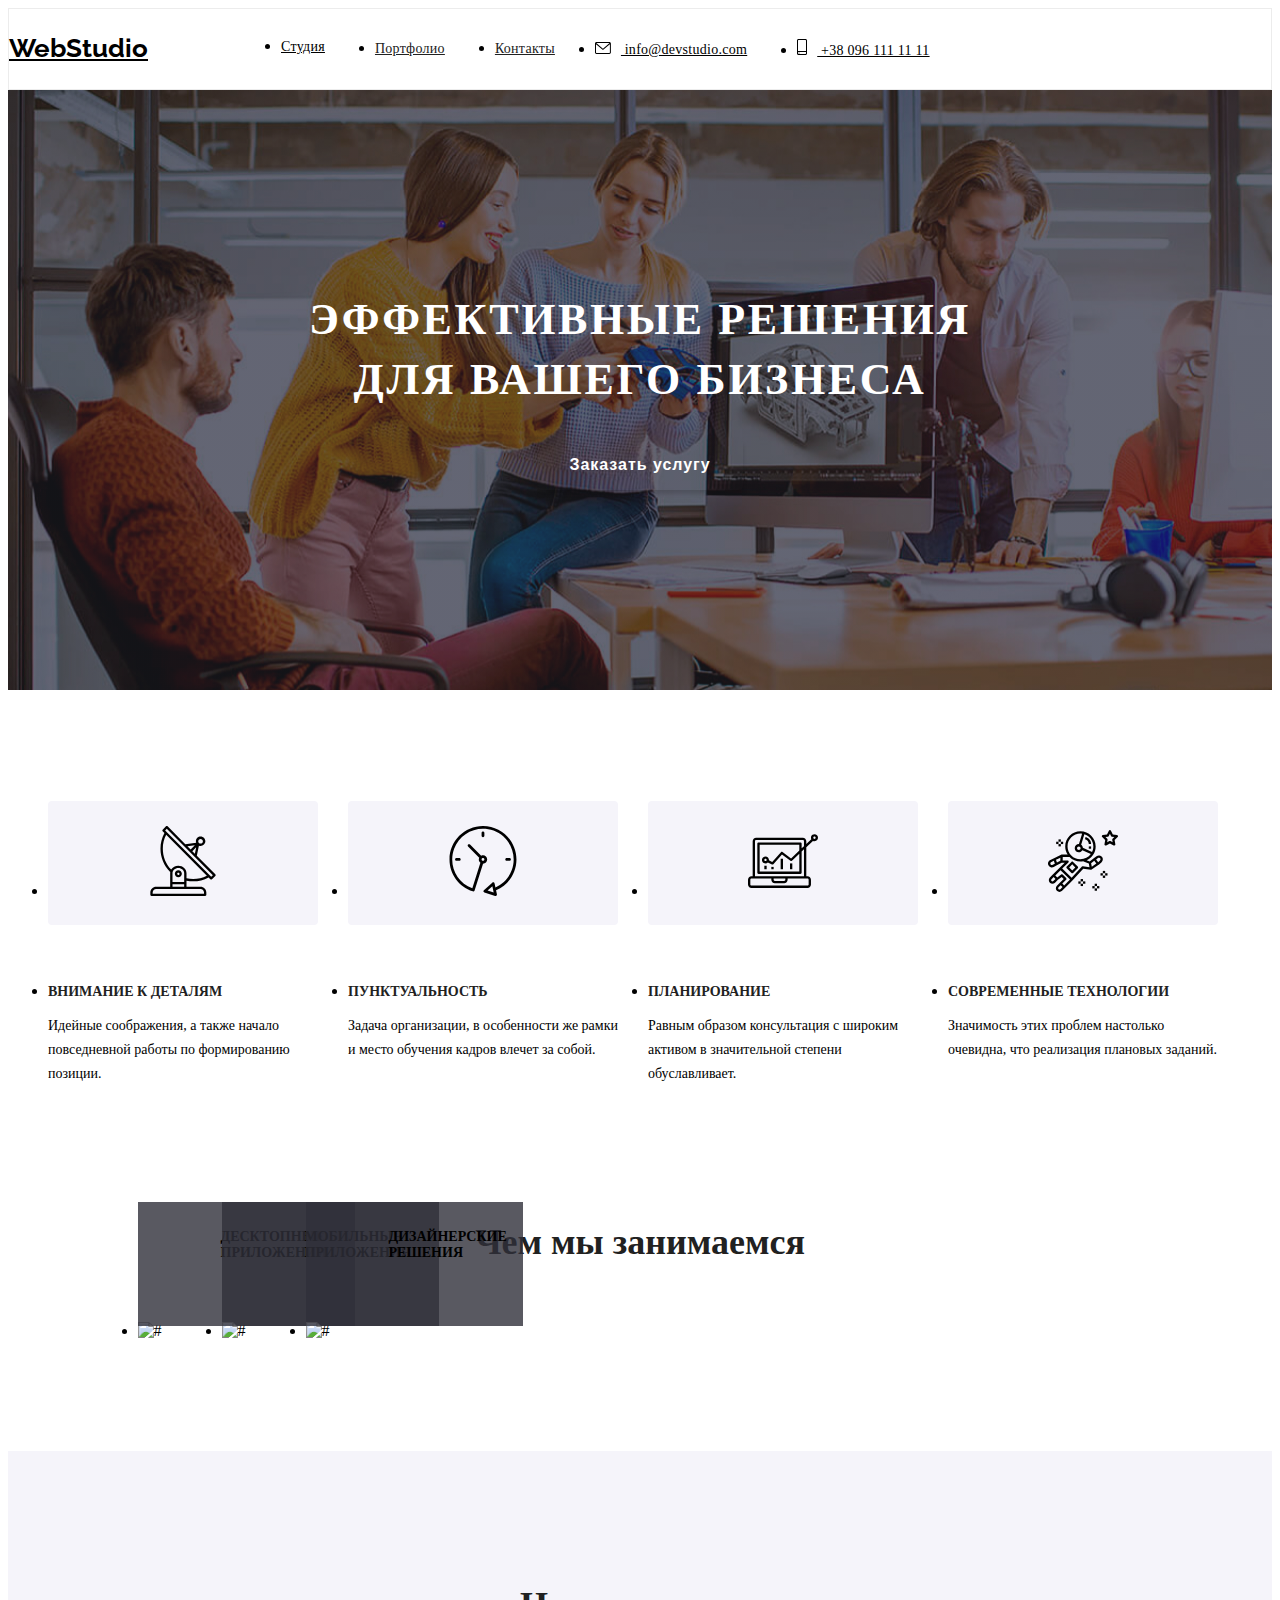
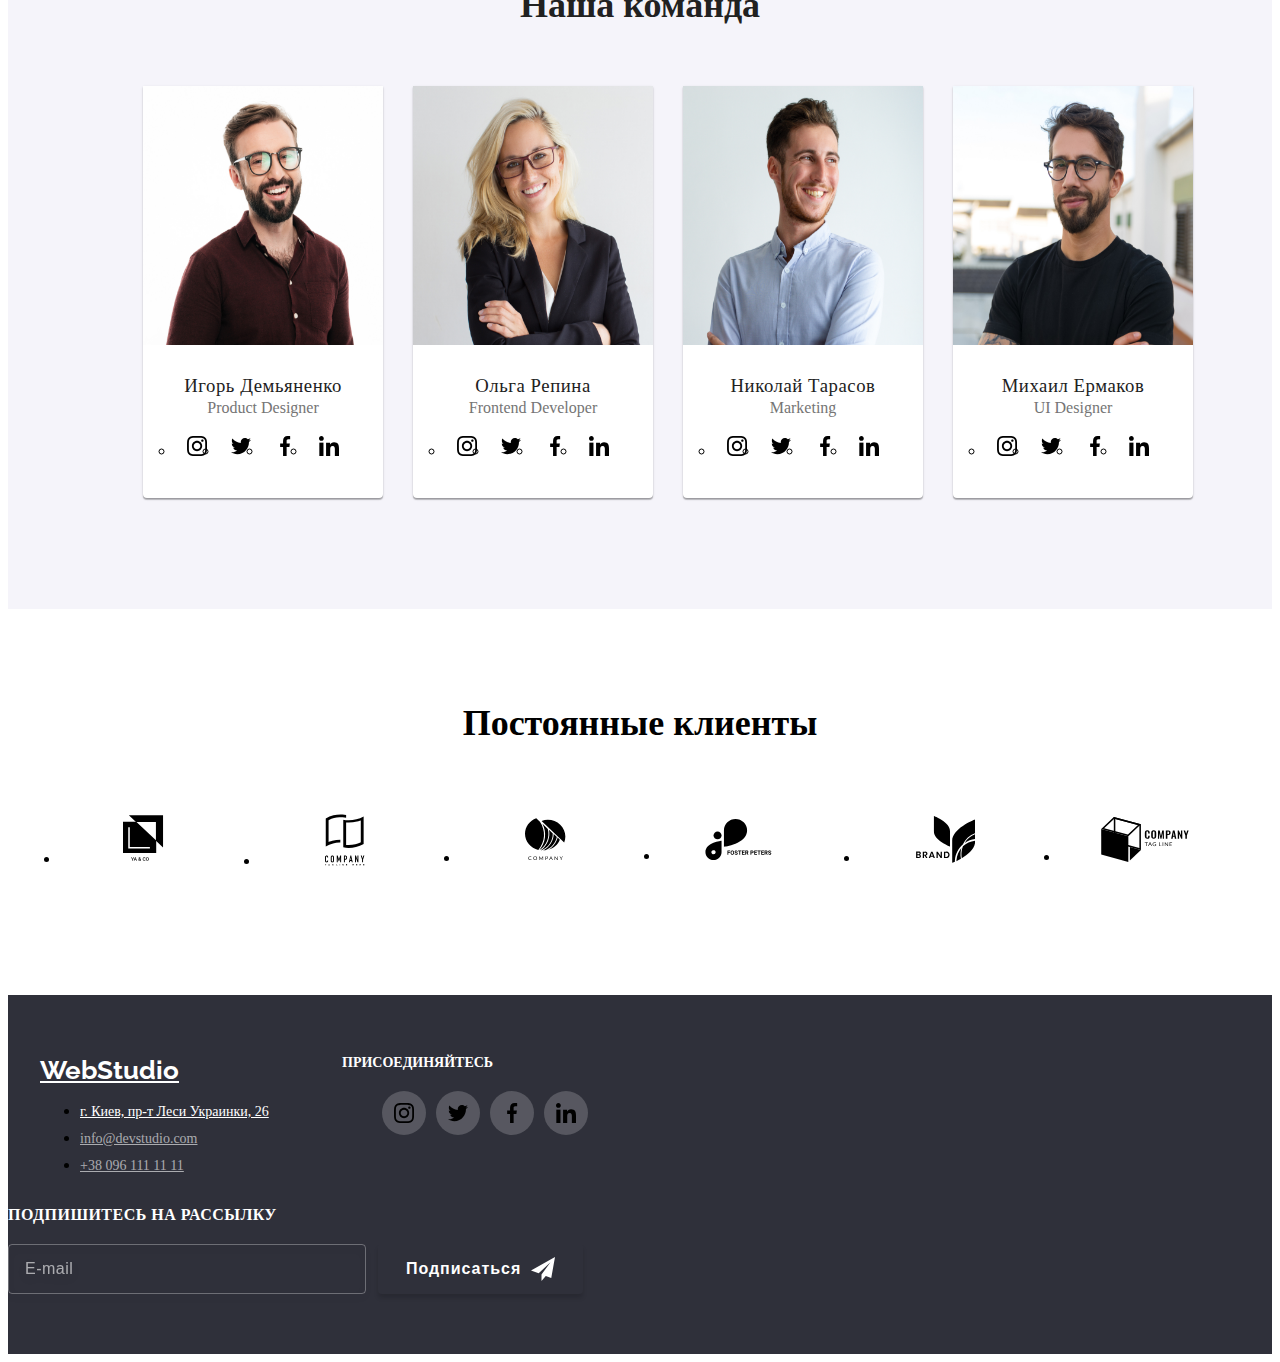
==== commit 2c3c56d1: "вносит изменения" ====
--- a/index.html
+++ b/index.html
@@ -5,12 +5,13 @@
     <meta name="viewport" content="width=device-width, initial-scale=1.0">
     <title> WebStudio </title>
     <link rel="stylesheet" href="https://cdnjs.cloudflare.com/ajax/libs/modern-normalize/1.0.0/modern-normalize.min.css"
-    integrity="sha512-ISS7cAi1PEhQ8jnbJpJZMd29NlhNj4AWYyLOSp2CE/CsHxTCu+r+t0D2yoJudVrd0/8fTVPUVDzY5Tvli75u/g=="
-    crossorigin="anonymous" />
+            integrity="sha512-ISS7cAi1PEhQ8jnbJpJZMd29NlhNj4AWYyLOSp2CE/CsHxTCu+r+t0D2yoJudVrd0/8fTVPUVDzY5Tvli75u/g=="
+            crossorigin="anonymous" />
     <link rel="preconnect" href="https://fonts.gstatic.com">
     <link rel="preconnect" href="https://fonts.gstatic.com">
-    <link href="https://fonts.googleapis.com/css2?family=Raleway:wght@700&family=Roboto:wght@400;700;900&display=swap"
-        rel="stylesheet">
+    <link rel="preconnect" href="https://fonts.gstatic.com">
+    <link href="https://fonts.googleapis.com/css2?family=Raleway:wght@700&family=Roboto:wght@400;500;700;900&display=swap"
+         rel="stylesheet">
     <link rel="stylesheet" href="./css/styles.css" />
     </head>
     <body class="body">
--- a/css/styles.css
+++ b/css/styles.css
@@ -1,4 +1,4 @@
-body {
+/* body {
   margin: 0;
   color: var(--text-head-color);
   font-family: "Roboto", sans-serif;
@@ -49,12 +49,12 @@
   --background-team: #f5f4fa;
   --border-work-examples: #eeeeee;
   --portfolio-border: #ececec;
-}
-.container {
+} */
+/* .container {
   width: 1200px;
   margin: 0 auto;
   padding: 0px 15px;
-}
+} */
 
 /*======= HEADER ======*/
 .header {
@@ -169,9 +169,12 @@
       rgba(47, 48, 58, 0.4)
     ),
     url(../images/hero-bg.jpg);
+  max-width: 1600px;
+  background-repeat: no-repeat;
   padding-top: 200px;
   padding-bottom: 200px;
   text-align: center;
+  margin: 0 auto;
 }
 
 .hero-container {
@@ -181,13 +184,15 @@
 }
 
 .hero-title {
+  margin: 0 auto;
+  max-width: 696px;
   font-weight: 900;
   font-size: 44px;
   line-height: 1.36;
+  text-align: center;
   letter-spacing: 0.06em;
   text-transform: uppercase;
   color: #ffffff;
-  margin-bottom: 30px;
 }
 .hero-button {
   font-weight: 900;
@@ -885,7 +890,6 @@
 }
 
 .button {
-  display: inline-block;
   background-color: var(--background-team);
   font-weight: 500;
   font-size: 16px;
@@ -896,6 +900,11 @@
   padding: 6px 22px;
   margin-left: 8px;
   transition: transform 250ms cubic-bezier(0.4, 0, 0.2, 1);
+}
+.button:hover,
+.button:focus {
+  background-color: var(--accent-color);
+  color: var(--white-color);
 }
 .portfolio-card {
   display: flex;
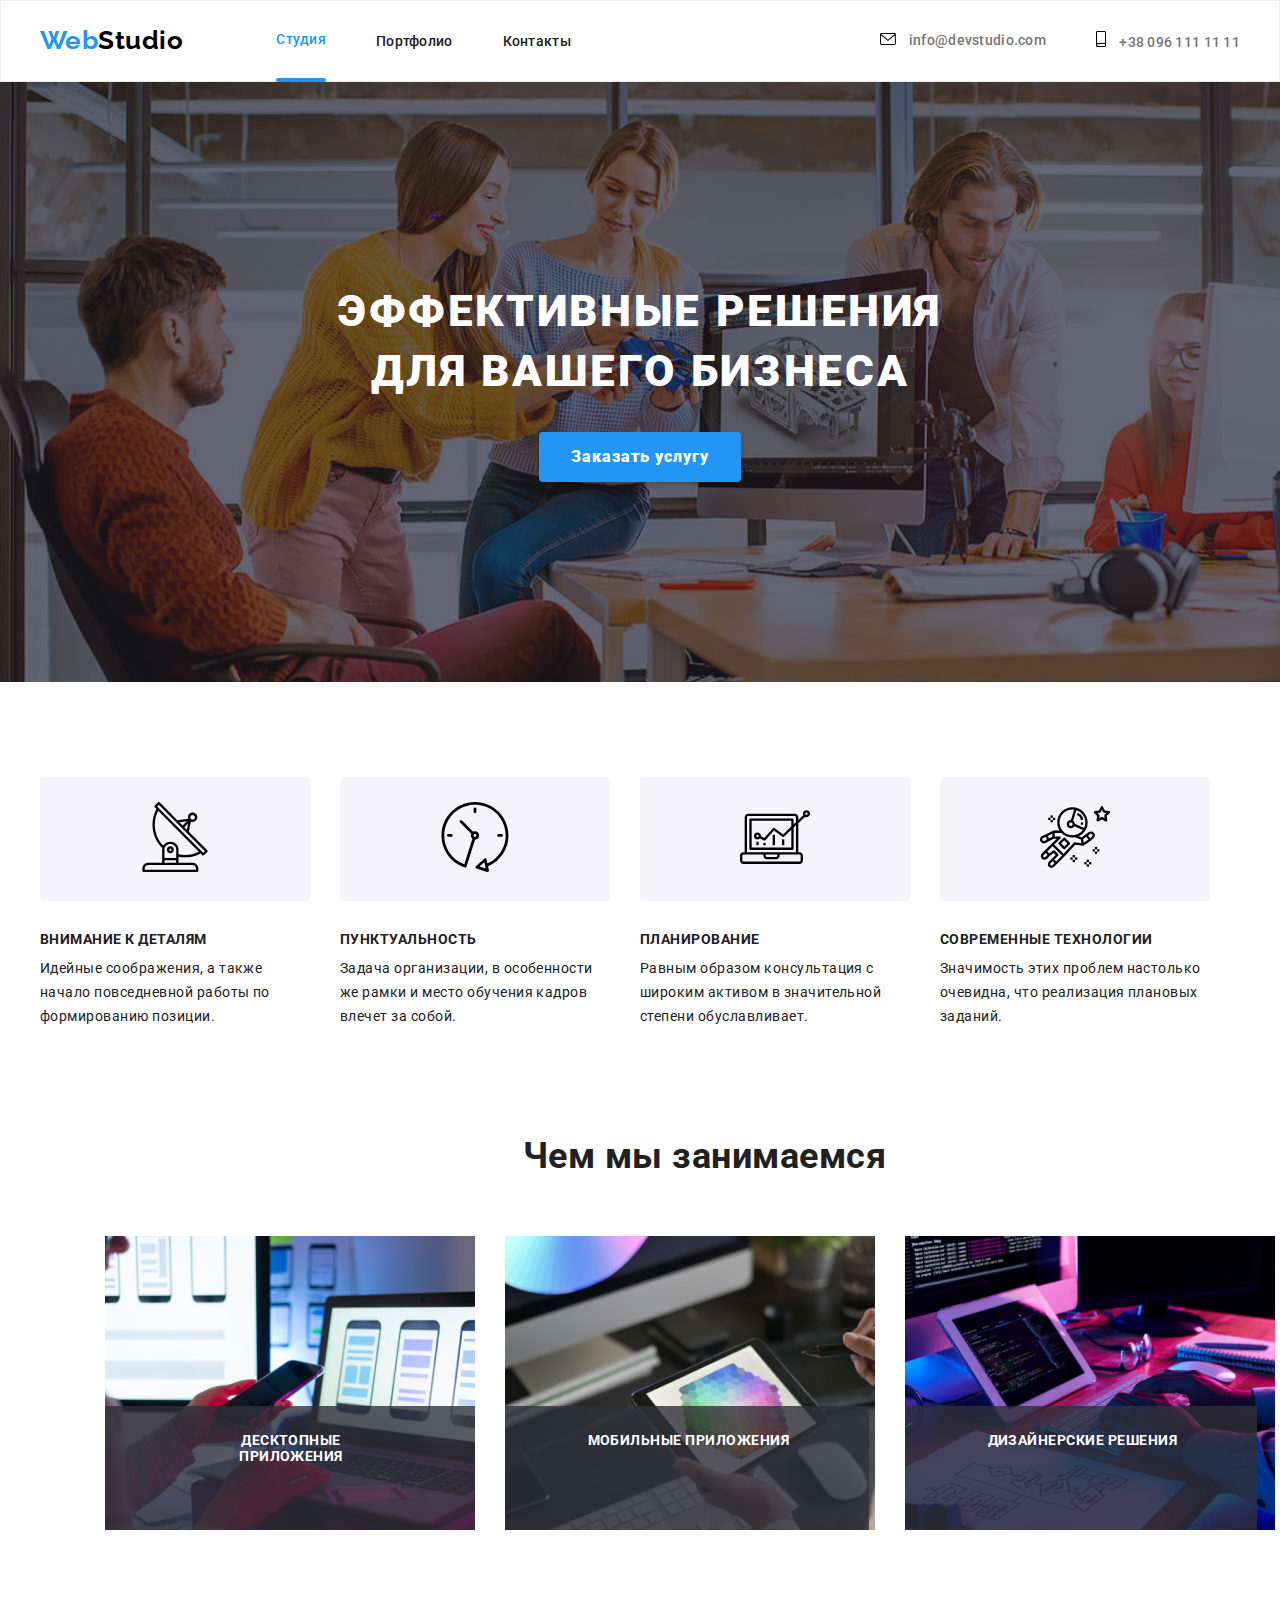
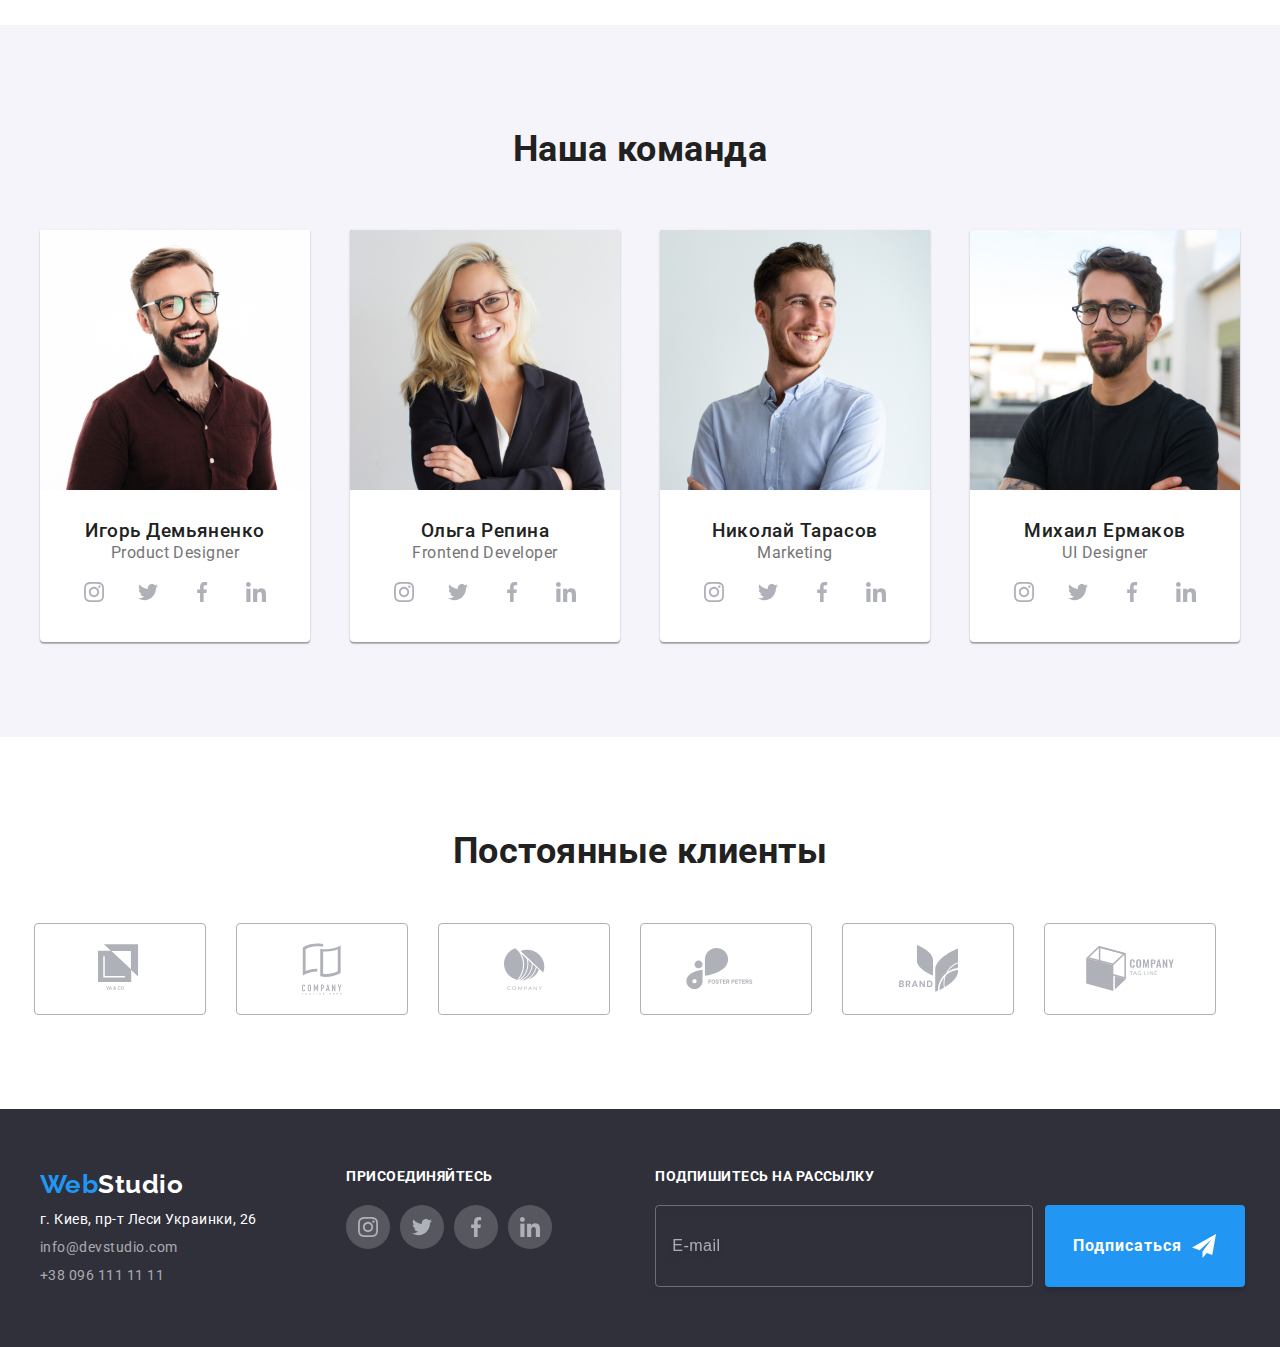
==== commit dad13bc2: "вносит правки" ====
--- a/index.html
+++ b/index.html
@@ -7,9 +7,7 @@
     <link rel="stylesheet" href="https://cdnjs.cloudflare.com/ajax/libs/modern-normalize/1.0.0/modern-normalize.min.css"
             integrity="sha512-ISS7cAi1PEhQ8jnbJpJZMd29NlhNj4AWYyLOSp2CE/CsHxTCu+r+t0D2yoJudVrd0/8fTVPUVDzY5Tvli75u/g=="
             crossorigin="anonymous" />
-    <link rel="preconnect" href="https://fonts.gstatic.com">
-    <link rel="preconnect" href="https://fonts.gstatic.com">
-    <link rel="preconnect" href="https://fonts.gstatic.com">
+        <link rel="preconnect" href="https://fonts.gstatic.com">
     <link href="https://fonts.googleapis.com/css2?family=Raleway:wght@700&family=Roboto:wght@400;500;700;900&display=swap"
          rel="stylesheet">
     <link rel="stylesheet" href="./css/styles.css" />
@@ -110,19 +108,19 @@
                 <ul class="imeges-list">
                     <li class="whotwedo-item"> 
                         <div class="whotwedo-overlay">
-                            <img src="./images/img-2.png" alt="#" width="370" height="294">
+                            <img src="./images/img-2.jpg" alt="#" width="370" height="294">
                             <p class="whotwedo-overlay-text">Десктопные приложения</p>
                         </div>
                     </li>
                     <li class="whotwedo-item"> 
                         <div class="whotwedo-overlay">
-                            <img src="./images/img-3.png" alt="#" width="370" height="294">
+                            <img src="./images/img-3.jpg" alt="#" width="370" height="294">
                             <p class="whotwedo-overlay-text">Мобильные приложения</p>
                         </div>
                     </li>
                     <li class="whotwedo-item"> 
                         <div class="whotwedo-overlay">
-                            <img src="./images/img-1.png" alt="#" width="370" height="294">
+                            <img src="./images/img-1.jpg" alt="#" width="370" height="294">
                             <p class="whotwedo-overlay-text">Дизайнерские решения</p>
                         </div>
                     </li>
@@ -385,19 +383,20 @@
                     </li>
                 </ul>
             </div>
+            <div class="footer-submit-wrapper">
+                <h3 class="footer-action-call">Подпишитесь на рассылку</h3>
+                <form action="#" class="footer-submit-form">
+                    <input type="email" placeholder="E-mail" class="footer-submit-input" name="user-email" required="" /><button
+                        class="footer-submit-button" type="submit">
+                        Подписаться
+                        <svg width="24" height="24" class="submit-icon">
+                            <use href="./icons/sprite-svg.svg#icon-send"></use>
+                        </svg>
+                    </button>
+                </form>
+            </div>
         </div>
-        <div class="footer-submit-wrapper">
-            <p class="footer-action-call">Подпишитесь на рассылку</p>
-            <form action="#" class="footer-submit-form">
-                <input type="email" placeholder="E-mail" class="footer-submit-input" name="user-email" required="" /><button
-                    class="footer-submit-button" type="submit">
-                    Подписаться
-                    <svg width="24" height="24" class="submit-icon">
-                        <use href="./icons/sprite-svg.svg#icon-send"></use>
-                    </svg>
-                </button>
-            </form>
-        </div>
+        
     
     
         </footer>
--- a/css/styles.css
+++ b/css/styles.css
@@ -1,4 +1,4 @@
-/* body {
+body {
   margin: 0;
   color: var(--text-head-color);
   font-family: "Roboto", sans-serif;
@@ -49,12 +49,12 @@
   --background-team: #f5f4fa;
   --border-work-examples: #eeeeee;
   --portfolio-border: #ececec;
-} */
-/* .container {
+}
+.container {
   width: 1200px;
   margin: 0 auto;
   padding: 0px 15px;
-} */
+}
 
 /*======= HEADER ======*/
 .header {
@@ -210,10 +210,7 @@
   cursor: pointer;
   transition: color 250ms cubic-bezier(0.4, 0, 0.2, 1);
 }
-.hero-button:hover,
-.hero-button:focus {
-  color: black;
-}
+
 .backdrop {
   position: fixed;
   top: 0;
@@ -391,7 +388,11 @@
   outline: transparent;
   transition: all 250ms cubic-bezier(0.4, 0, 0.2, 1);
 }
-
+.agreement-terms-checkbox {
+  -webkit-appearance: none;
+  -moz-appearance: none;
+  appearance: none;
+}
 .modal-form-agreements {
   display: flex;
   align-items: center;
@@ -524,7 +525,7 @@
   display: flex;
 }
 
-.imeges-list :not(:last-child) {
+.whotwedo-item {
   margin-right: 30px;
 }
 .whotwedo-overlay {
@@ -548,7 +549,7 @@
 /* -- Team -- */
 
 .our-team {
-  padding: 95px;
+  padding: 95px 0px;
   background-color: #f5f4fa;
 }
 .our-team-title {
@@ -734,6 +735,7 @@
   text-transform: uppercase;
 }
 .join-us {
+  margin-right: 93px;
   font-weight: 900;
   font-size: 14px;
   line-height: 1.142;
@@ -807,8 +809,8 @@
 .footer-action-call {
   margin-bottom: 20px;
   font-weight: 700;
+  font-size: 14px;
   line-height: 1.14;
-  letter-spacing: 0.03em;
   text-transform: uppercase;
   color: #ffffff;
 }
@@ -820,7 +822,7 @@
 .footer-submit-input {
   margin-right: 12px;
   border: 1px solid rgba(255, 255, 255, 0.3);
-  box-sizing: border-box;
+  box-sizing: border--box;
   filter: drop-shadow(0px 4px 4px rgba(0, 0, 0, 0.15));
   border-radius: 4px;
   background-color: inherit;
@@ -905,6 +907,10 @@
 .button:focus {
   background-color: var(--accent-color);
   color: var(--white-color);
+}
+.project-card-link:hover {
+  box-shadow: 0px 1px 1px rgba(0, 0, 0, 0.12), 0px 4px 4px rgba(0, 0, 0, 0.06),
+    1px 4px 6px rgba(0, 0, 0, 0.16);
 }
 .portfolio-card {
   display: flex;
